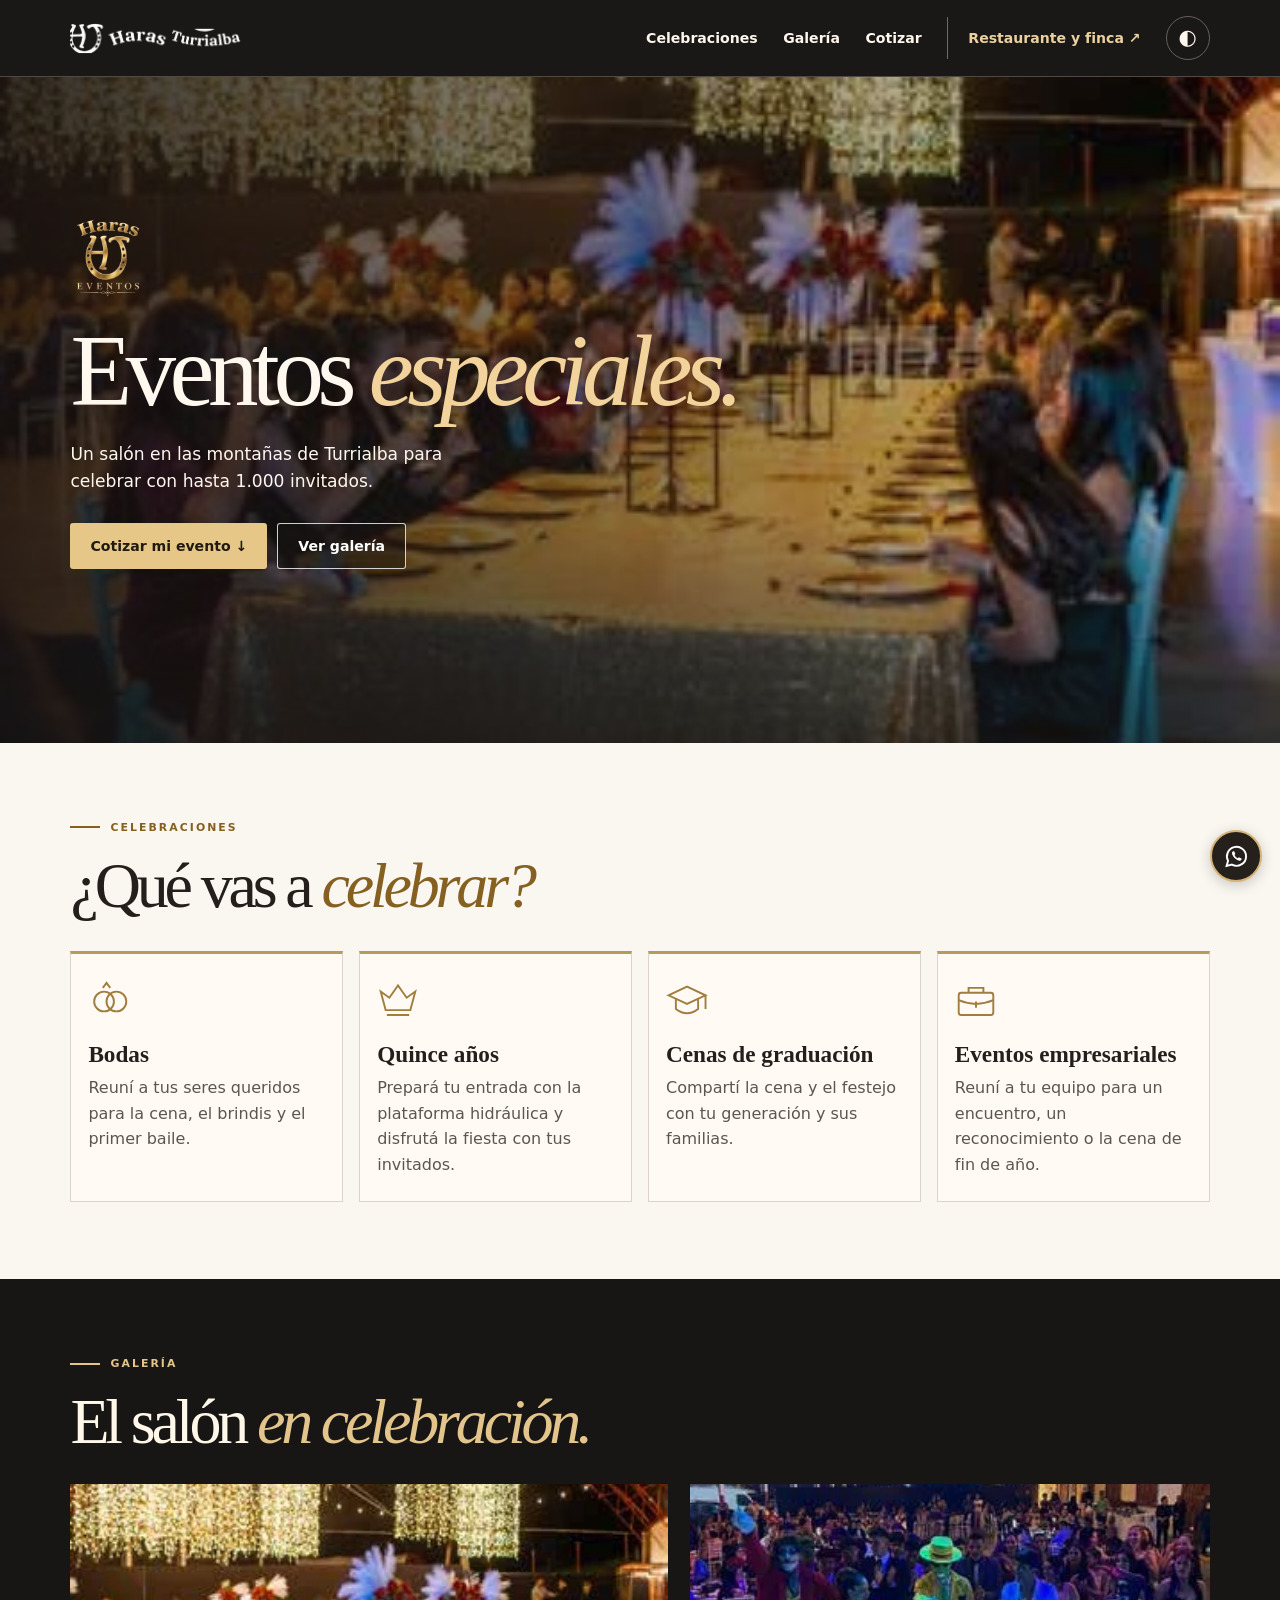
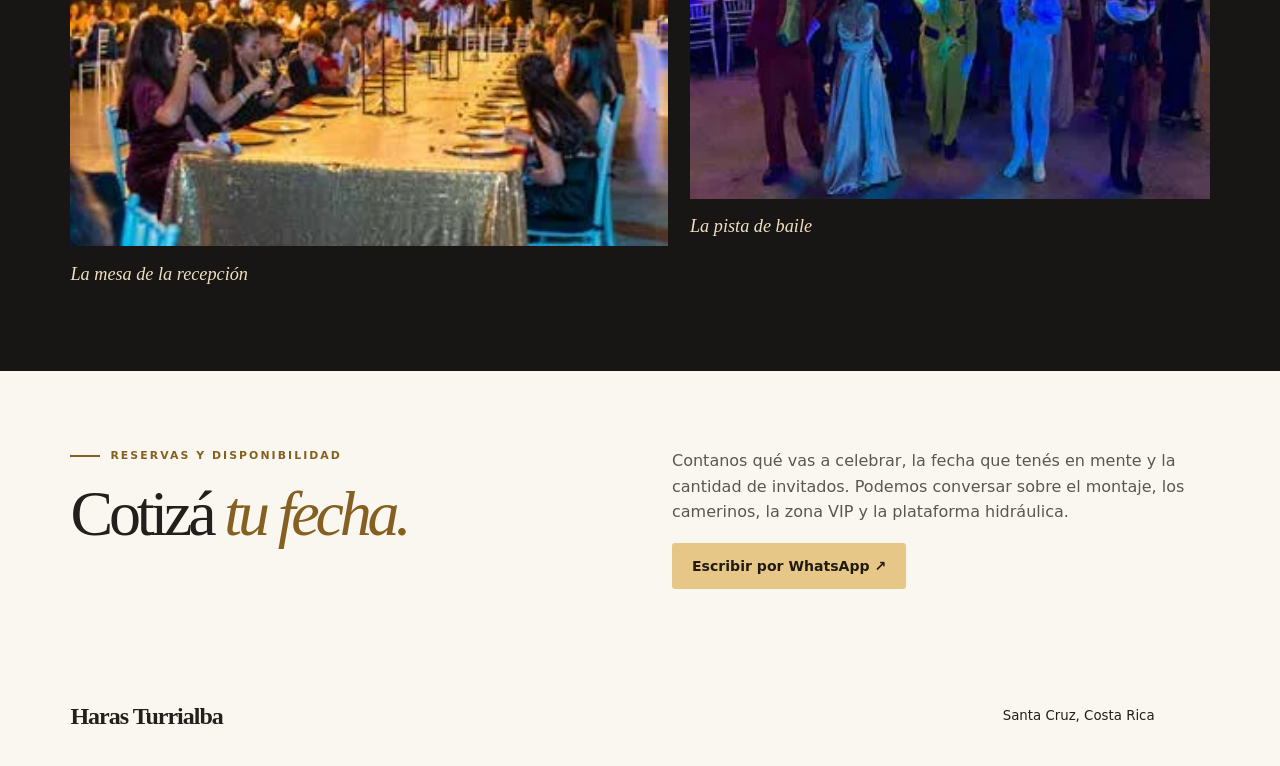
==== eventos.html @ 9d3e0738 "Rediseñar restaurante y finca, animar el chapulín y separar Haras Eventos" ====
<!doctype html>
<html lang="es-CR">
<head>
  <meta charset="utf-8">
  <meta name="viewport" content="width=device-width,initial-scale=1">
  <meta name="theme-color" content="#f7f3ea">
  <meta name="description" content="Celebrá tu boda, quince años, graduación o evento empresarial en Haras Turrialba. Conocé el salón y cotizá por WhatsApp.">
  <title>Haras Eventos Especiales · Bodas y celebraciones en Turrialba</title>
  <link rel="stylesheet" href="styles.css">
  <script defer src="app.js"></script>
</head>
<body id="inicio" class="venue">
<a class="skip" href="#principal">Saltar al contenido</a>
<header><div class="wrap bar">
  <a class="brand" href="index.html"><img data-image="firma" width="180" height="42" alt="Haras Turrialba"></a>
  <button class="mobile-toggle" aria-expanded="false" aria-controls="nav">Secciones ☰</button>
  <nav id="nav" aria-label="Principal"><a href="#celebraciones">Celebraciones</a><a href="#galeria">Galería</a><a href="#cotizar">Cotizar</a><a class="portal" href="index.html">Restaurante y finca ↗</a></nav>
  <button class="theme" type="button" aria-label="Cambiar tema" title="Cambiar tema">◐</button>
</div></header><main id="principal"><section class="cover venue-cover"><img class="scene" data-image="recepcion" alt="" fetchpriority="high"><div class="wrap cover-copy"><img class="venue-logo" data-image="eventos" alt="Haras Eventos"><h1>Eventos <em>especiales.</em></h1><p>Un salón en las montañas de Turrialba para celebrar con hasta 1.000 invitados.</p><div class="actions"><a class="btn gold" href="#cotizar">Cotizar mi evento ↓</a><a class="btn ghost" href="#galeria">Ver galería</a></div></div></section><section class="wrap section" id="celebraciones"><p class="eyebrow"><span></span> Celebraciones</p><h2>¿Qué vas a <em>celebrar?</em></h2><div class="types"><article><svg viewBox="0 0 34 34" aria-hidden="true"><circle cx="13" cy="19" r="8"/><circle cx="23" cy="19" r="8"/><path d="m12 8 3-4 3 4"/></svg><h3>Bodas</h3><p>Reuní a tus seres queridos para la cena, el brindis y el primer baile.</p></article><article><svg viewBox="0 0 34 34" aria-hidden="true"><path d="m3 11 7 5 7-10 7 10 7-5-4 15H7zM8 30h18"/></svg><h3>Quince años</h3><p>Prepará tu entrada con la plataforma hidráulica y disfrutá la fiesta con tus invitados.</p></article><article><svg viewBox="0 0 34 34" aria-hidden="true"><path d="m2 14 15-7 15 7-15 7zM8 17v8q9 7 18 0v-8m6-3v11"/></svg><h3>Cenas de graduación</h3><p>Compartí la cena y el festejo con tu generación y sus familias.</p></article><article><svg viewBox="0 0 34 34" aria-hidden="true"><rect x="3" y="12" width="28" height="18" rx="2"/><path d="M11 12V8h12v4M3 18q14 6 28 0m-14 1v5"/></svg><h3>Eventos empresariales</h3><p>Reuní a tu equipo para un encuentro, un reconocimiento o la cena de fin de año.</p></article></div></section><section class="gallery-section" id="galeria"><div class="wrap section"><p class="eyebrow"><span></span> Galería</p><h2>El salón <em>en celebración.</em></h2><div class="gallery"><figure><img data-image="recepcion" loading="lazy" alt=""><figcaption>La mesa de la recepción</figcaption></figure><figure><img data-image="salon" loading="lazy" alt=""><figcaption>La pista de baile</figcaption></figure></div></div></section><section class="wrap section split" id="cotizar"><div><p class="eyebrow"><span></span> Reservas y disponibilidad</p><h2>Cotizá <em>tu fecha.</em></h2></div><div><p>Contanos qué vas a celebrar, la fecha que tenés en mente y la cantidad de invitados. Podemos conversar sobre el montaje, los camerinos, la zona VIP y la plataforma hidráulica.</p><a class="btn gold" href="https://wa.me/50684342727?text=Hola%2C%20quisiera%20cotizar%20un%20evento%20en%20Haras.">Escribir por WhatsApp ↗</a></div></section></main><footer class="wrap"><a class="brand" href="index.html">Haras Turrialba</a><small>Santa Cruz, Costa Rica</small></footer>
<a class="whatsapp" href="https://wa.me/50684342727" aria-label="Contactar a Haras por WhatsApp"><svg viewBox="0 0 24 24" width="27" height="27" fill="none" stroke="currentColor" stroke-width="1.7" aria-hidden="true"><path d="M20.5 11.7a8.5 8.5 0 0 1-12.6 7.5l-4.7 1.2 1.3-4.5a8.5 8.5 0 1 1 16-4.2Z"/><path d="M8.4 7.7c-1.1 1.1.2 3.9 2.2 5.9 2.2 2 4.8 2.8 5.7 1.3l.4-1-2.6-1.3-.9 1c-1.3-.6-2.4-1.6-3-3l.8-.9-1.2-2.5z" fill="currentColor" stroke="none"/></svg></a>
</body></html>
---- styles.css ----
:root{color-scheme:light;--paper:#f8f5eb;--ink:#28352a;--muted:#566155;--accent:#933b2f;--line:#d3d2c2;--soft:#efeedf;--card:#fffcf2}
:root[data-theme=dark]{color-scheme:dark;--paper:#20271f;--ink:#f2eedf;--muted:#c2c7b5;--accent:#f4a18c;--line:#515a4c;--soft:#2a3429;--card:#364034}
*{box-sizing:border-box}html{scroll-behavior:smooth;scroll-padding-top:90px}body{margin:0;background:var(--paper);color:var(--ink);font:16px/1.6 system-ui,sans-serif}a{color:inherit;text-decoration:none}button,summary{cursor:pointer}button{font:inherit;color:inherit;background:none}a:focus-visible,button:focus-visible,summary:focus-visible{outline:3px solid #da8844;outline-offset:4px}.wrap{width:min(1200px,89%);margin-inline:auto}.skip{position:fixed;left:8px;top:-80px;background:var(--paper);z-index:5;padding:10px}.skip:focus{top:8px}
header{background:var(--paper);position:sticky;top:0;z-index:3;border-bottom:1px solid var(--line)}.bar,nav,.actions,.heading,.facts,footer,.brand{display:flex;align-items:center}.bar{min-height:76px;gap:25px}.brand{font:bold 24px/1 Georgia,serif;letter-spacing:-1px;gap:10px}.brand img{object-fit:contain}.bar nav{margin-left:auto;gap:clamp(14px,2vw,32px)}nav a,.mobile-toggle,.facts a,.btn,.link{font-size:.88rem;font-weight:620}nav a{padding:10px 0}.theme,.mobile-toggle{border:1px solid var(--line);border-radius:30px;min-width:44px;height:44px}.theme{font-size:21px}.mobile-toggle{display:none}
.hero,.split{display:grid;align-items:center;gap:clamp(28px,5vw,80px);grid-template-columns:1fr 1fr}.hero{padding-block:clamp(40px,5vw,84px);grid-template-columns:1fr 1.1fr}.eyebrow{display:flex;align-items:center;gap:10px;font:bold .68rem/1.4 system-ui,sans-serif;text-transform:uppercase;letter-spacing:.19em;color:var(--accent);margin:0 0 20px}.eyebrow span{width:30px;height:2px;background:currentColor}h1,h2,h3,figcaption b{font-family:Georgia,'Times New Roman',serif}h1,h2,h3,p,figure{margin:0}h1,h2{font-weight:400;letter-spacing:-.065em;line-height:.98}h1{font-size:clamp(66px,7.7vw,118px)}em{color:var(--accent);font-weight:400}.lead{max-width:400px;margin-top:24px;font-size:1.06rem}.lead,.section>p:not(.eyebrow),.split p:not(.eyebrow),article p{color:var(--muted)}.actions{gap:10px;flex-wrap:wrap;margin-top:29px}.btn{display:inline-flex;align-items:center;justify-content:center;gap:16px;min-height:46px;padding:10px 20px;border:1px solid var(--line);border-radius:6px;transition:transform .2s,box-shadow .2s}.solid{background:#90382d;color:#fff9ec;border-color:#90382d}.btn:hover,.whatsapp:hover{transform:translateY(-2px);box-shadow:0 4px 12px #20251c25}.btn span{font-size:18px}.postcard{margin:7px 5px;background:#f2e8cd;border:1px solid #c6ba98;padding:10px 10px 0;transform:rotate(1.4deg);box-shadow:4px 5px 0 #b5aa8c30}.art{aspect-ratio:1.53;background:#c5c49f;overflow:hidden}.art img{width:100%;height:100%;object-fit:cover}figcaption{display:flex;justify-content:space-between;align-items:center;gap:10px;color:#3c4835;padding:10px 5px}figcaption b{font-style:italic;font-size:1.1rem}figcaption span{font:600 .57rem system-ui;letter-spacing:.12em;text-transform:uppercase}
.visit-strip{background:#304738;color:#faf4df}.facts{justify-content:space-around;min-height:64px}.facts a{display:flex;align-items:center;gap:12px;padding:7px}.facts i{font:normal 1.5rem Georgia;color:#dac693}.section,.field,.event,.location{padding-block:clamp(48px,6vw,86px)}h2{font-size:clamp(44px,5vw,76px)}h3{font-size:1.45rem;line-height:1.15}.heading{justify-content:space-between;gap:18px}.section>p:not(.eyebrow){margin-top:14px}.link{display:inline-block;color:var(--accent);border-bottom:1px solid;padding:7px 0}.dishes{display:grid;grid-template-columns:repeat(2,1fr);gap:24px;margin-top:28px}article img{width:100%;aspect-ratio:2.3;object-fit:cover;border-radius:4px;background:var(--soft)}article h3{margin:14px 0 7px}.field,.location{background:var(--soft)}.split{align-items:start}.split p:not(.eyebrow){margin:18px 0;max-width:51ch}.experiences details{border-top:1px solid var(--line);padding:7px 0}.experiences summary{list-style:none;padding:12px 0;font:1.4rem Georgia}.experiences summary::-webkit-details-marker{display:none}.experiences summary::after{content:'+';float:right}.experiences details[open] summary::after{content:'−'}.experiences details p{margin:4px 20px 16px 0}.experiences .link{margin-top:14px}.event{background:#181e19;color:#f5ecd8}.event .split{align-items:center}.event .eyebrow,.event em{color:#dec184}.event .split p:not(.eyebrow){color:#dfdfcf}.event-mark{background:#020301;min-height:292px;display:grid;place-items:center;border:1px solid #63573f}.event-mark img{object-fit:contain}.gold{background:#e4c891;color:#262920;border:0}.story{align-items:center}.location h3{font-size:1.2rem}dl{display:grid;grid-template-columns:auto auto;max-width:365px;gap:5px}dd{margin:0}iframe{width:100%;height:340px;border:1px solid var(--line);border-radius:5px}footer{justify-content:space-between;min-height:100px;padding-right:55px}.whatsapp{display:grid;place-items:center;position:fixed;z-index:4;bottom:max(18px,env(safe-area-inset-bottom));right:18px;width:52px;height:52px;border-radius:50%;background:#286548;color:white;border:2px solid #faf2dc;box-shadow:0 3px 14px #0003;transition:transform .2s}nav a:hover,.link:hover{color:var(--accent);text-decoration:underline}
@media(max-width:810px){.bar{min-height:64px;justify-content:space-between}.mobile-toggle{display:block;padding:0 15px}.bar nav{display:none;position:absolute;inset:100% 0 auto;background:var(--paper);margin:0;padding:9px 5.5% 15px;border-bottom:1px solid var(--line)}.bar nav.open{display:grid}.bar nav a{padding:7px 0}.theme{display:none}.hero,.split{grid-template-columns:1fr}.hero{padding-block:32px;gap:25px}.hero h1 br{display:none}.lead{max-width:54ch;margin-top:14px}.actions{margin-top:18px}.postcard{max-width:580px;width:97%;justify-self:center}.art{aspect-ratio:1.85}.hero h1{font-size:clamp(56px,11vw,80px)}.facts{gap:6px;min-height:65px}.facts a{font-size:.74rem;gap:5px}.facts i{font-size:1.15rem}.split{gap:22px}.event-mark{min-height:200px}.event-mark img{height:165px}.heading{align-items:flex-start;flex-direction:column;gap:9px}.section,.field,.event,.location{padding-block:45px}.brand{font-size:21px}.bar img{height:42px;width:36px}.dishes{gap:15px}.dishes img{aspect-ratio:1.4}footer{gap:10px;align-items:start;flex-direction:column;justify-content:center}}
@media(max-width:470px){.facts a{flex-direction:column;text-align:center}.eyebrow{margin-bottom:14px}.intro .btn{font-size:.82rem;gap:9px;padding-inline:13px}.dishes{grid-template-columns:1fr}.dishes img{aspect-ratio:2.2}.lead{font-size:1rem}figcaption b{font-size:.9rem}figcaption span{font-size:.48rem}}
@media(prefers-reduced-motion:no-preference){.intro,.postcard{animation:appear .6s ease-out}@keyframes appear{from{opacity:.1;translate:0 8px}to{opacity:1;translate:0 0}}}
@media(prefers-reduced-motion:reduce){html{scroll-behavior:auto}*,*::before,*::after{transition:none!important;animation:none!important}}

/* La finca usa la paleta de los rótulos de Haras. */
:root{--paper:#faf7f1;--ink:#241f1c;--muted:#5d5550;--accent:#af201e;--line:#dcd3cb;--soft:#eee8df;--card:#fffaf4}
:root[data-theme=dark]{--paper:#1b1a19;--ink:#faf4ec;--muted:#c7beb8;--accent:#ff8781;--line:#4a4441;--soft:#282524;--card:#322f2d}
header{background:#191817;color:#fff7ed;border-bottom:1px solid #514743}.bar .brand img{width:174px;height:44px;object-fit:contain}.bar .portal{border-left:1px solid #726964;padding-left:20px;color:#f8c9bd}.bar button{border-color:#675f5a}.bar nav a:hover{color:white}.cover{position:relative;isolation:isolate;display:flex;flex-direction:column;justify-content:center;min-height:clamp(510px,74svh,850px);background:#332c28;color:#fff8ee;overflow:hidden}.scene{position:absolute;inset:0;width:100%;height:100%;object-fit:cover;object-position:50% 47%;z-index:-2}.cover::after{content:'';position:absolute;inset:0;z-index:-1;background:linear-gradient(90deg,#161110dc 0%,#17131088 43%,#1814111c 100%),linear-gradient(0deg,#19130f99,transparent 34%)}.cover-copy{padding:56px 0 90px}.kicker{font-size:.72rem;letter-spacing:.18em;text-transform:uppercase;font-weight:720;display:flex;align-items:center;gap:12px;margin-bottom:20px}.kicker:before{content:'';width:36px;height:3px;background:#e04234}.cover h1{font-size:clamp(65px,7.9vw,126px);letter-spacing:-.065em;text-shadow:0 2px 16px #1a100f30}.cover h1 em{color:inherit}.cover-copy>p:not(.kicker){max-width:440px;font-size:1.07rem;line-height:1.55;margin-top:20px}.cover-foot{position:absolute;inset:auto 0 19px;display:flex;justify-content:space-between;border-top:1px solid #fff7;padding-top:12px;font-size:.69rem;font-weight:600;text-transform:uppercase;letter-spacing:.13em}.ghost{background:#18151388;border-color:#fffc;color:#fff}.solid,.whatsapp{background:#ad201d;border-color:#ad201d}.whatsapp{border-color:#fff6ed}.visit-strip{background:#8d1917;color:white}.facts i{color:#ffe4d9}.btn{border-radius:3px}.event{background:#161412}.event-mark{background:#030302}.field{position:relative;padding-top:0}.ruta{width:89%;max-width:1200px;margin:0 auto 30px;height:51px;border-bottom:2px dashed var(--line);position:relative}.rodada{color:var(--accent);position:absolute;left:0;bottom:-5px;display:block;transform:translateX(var(--travel,0px))}.ride-photo{width:min(100%,425px);aspect-ratio:2.2;object-fit:cover;display:block;object-position:center 40%;margin-top:25px}.carta{margin-top:38px;border-top:1px solid var(--line);padding-top:24px;scroll-margin-top:25px}.carta h3{font-size:2rem;margin-bottom:15px}#categorias{display:grid;grid-template-columns:1fr 1fr;gap:10px;align-items:start}#categorias details{border:1px solid var(--line);padding:12px 16px;background:var(--card)}#categorias summary{font-weight:600;min-height:25px}#categorias p{color:var(--muted);margin:.6em 0}.carta .link{margin-top:14px}.venue{--accent:#856021}.venue .cover{background:#181411}.venue .venue-logo{width:76px;height:82px;object-fit:contain;mix-blend-mode:screen;margin-bottom:16px}.venue-cover .scene{object-position:center 53%}.venue-cover h1{max-width:720px}.venue-cover h1 em{color:#f1d39b}.venue .portal{color:#ecd19e}.gold{background:#e6c788;color:#211a10}.venue .types{display:grid;grid-template-columns:repeat(4,1fr);gap:16px;margin-top:33px}.types article{padding:24px 17px;border:1px solid var(--line);border-top:3px solid #b9995c;background:var(--card)}.types svg{width:42px;height:42px;stroke:#a17d40;stroke-width:1.55;fill:none}.gallery-section{background:#181615;color:#fff7e7}.gallery-section em,.gallery-section .eyebrow{color:#e3c48b}.gallery{display:grid;grid-template-columns:1.15fr 1fr;gap:22px;margin-top:30px}.gallery img{width:100%;aspect-ratio:1.65;object-fit:cover}.gallery figcaption{color:#efdfbf;padding:10px 0;font:italic 1.14rem Georgia}.venue .whatsapp{background:#25201b;border-color:#d6b377}.venue .split p{margin-top:0}:root[data-theme=dark] .venue{--accent:#eed093}
@media(min-width:811px) and (prefers-reduced-motion:no-preference){.cover{position:sticky;top:min(0px,calc(100svh - 900px));z-index:0}main{isolation:isolate}main>section:not(.cover),.visit-strip{position:relative;z-index:1}.section{background:var(--paper);box-shadow:0 0 0 100vmax var(--paper);clip-path:inset(0 -100vmax)}.gallery-section .section{background:transparent;box-shadow:none}.visit-strip{box-shadow:0 -10px 30px #16101027}}
@media(prefers-reduced-motion:no-preference){.arrived>.wrap,.section.arrived>.heading,.section.arrived>h2,.section.arrived>.types{animation:rise-in .72s cubic-bezier(.16,.8,.3,1) both}@keyframes rise-in{from{transform:translateY(25px);opacity:.58}to{transform:translateY(0);opacity:1}}}
@media(prefers-reduced-motion:reduce){.rodada{transform:none}}
@media(max-width:810px){.bar nav{background:#191817}.bar .portal{border:0;padding-left:0}.cover{min-height:540px}.cover-copy{padding:60px 0 88px}.venue .types{grid-template-columns:1fr 1fr}.cover:after{background:linear-gradient(90deg,#171110ca,#17111055),linear-gradient(0deg,#16111099,transparent 60%)}.gallery{gap:14px}}
@media(max-width:540px){.bar .brand img{width:149px}.cover{min-height:min(650px,85svh)}.cover h1{font-size:clamp(55px,15.3vw,80px)}.cover-foot{font-size:.55rem;letter-spacing:.07em}.cover-copy>p:not(.kicker){font-size:1rem}.cover .actions{gap:8px}.cover .btn{padding-inline:12px;font-size:.8rem}.cover .scene{object-position:60% center}.venue .types,#categorias,.gallery{grid-template-columns:1fr}.types article{padding:18px}.gallery img{aspect-ratio:1.65}.venue-logo{margin-bottom:7px}.ruta{margin-bottom:22px}}
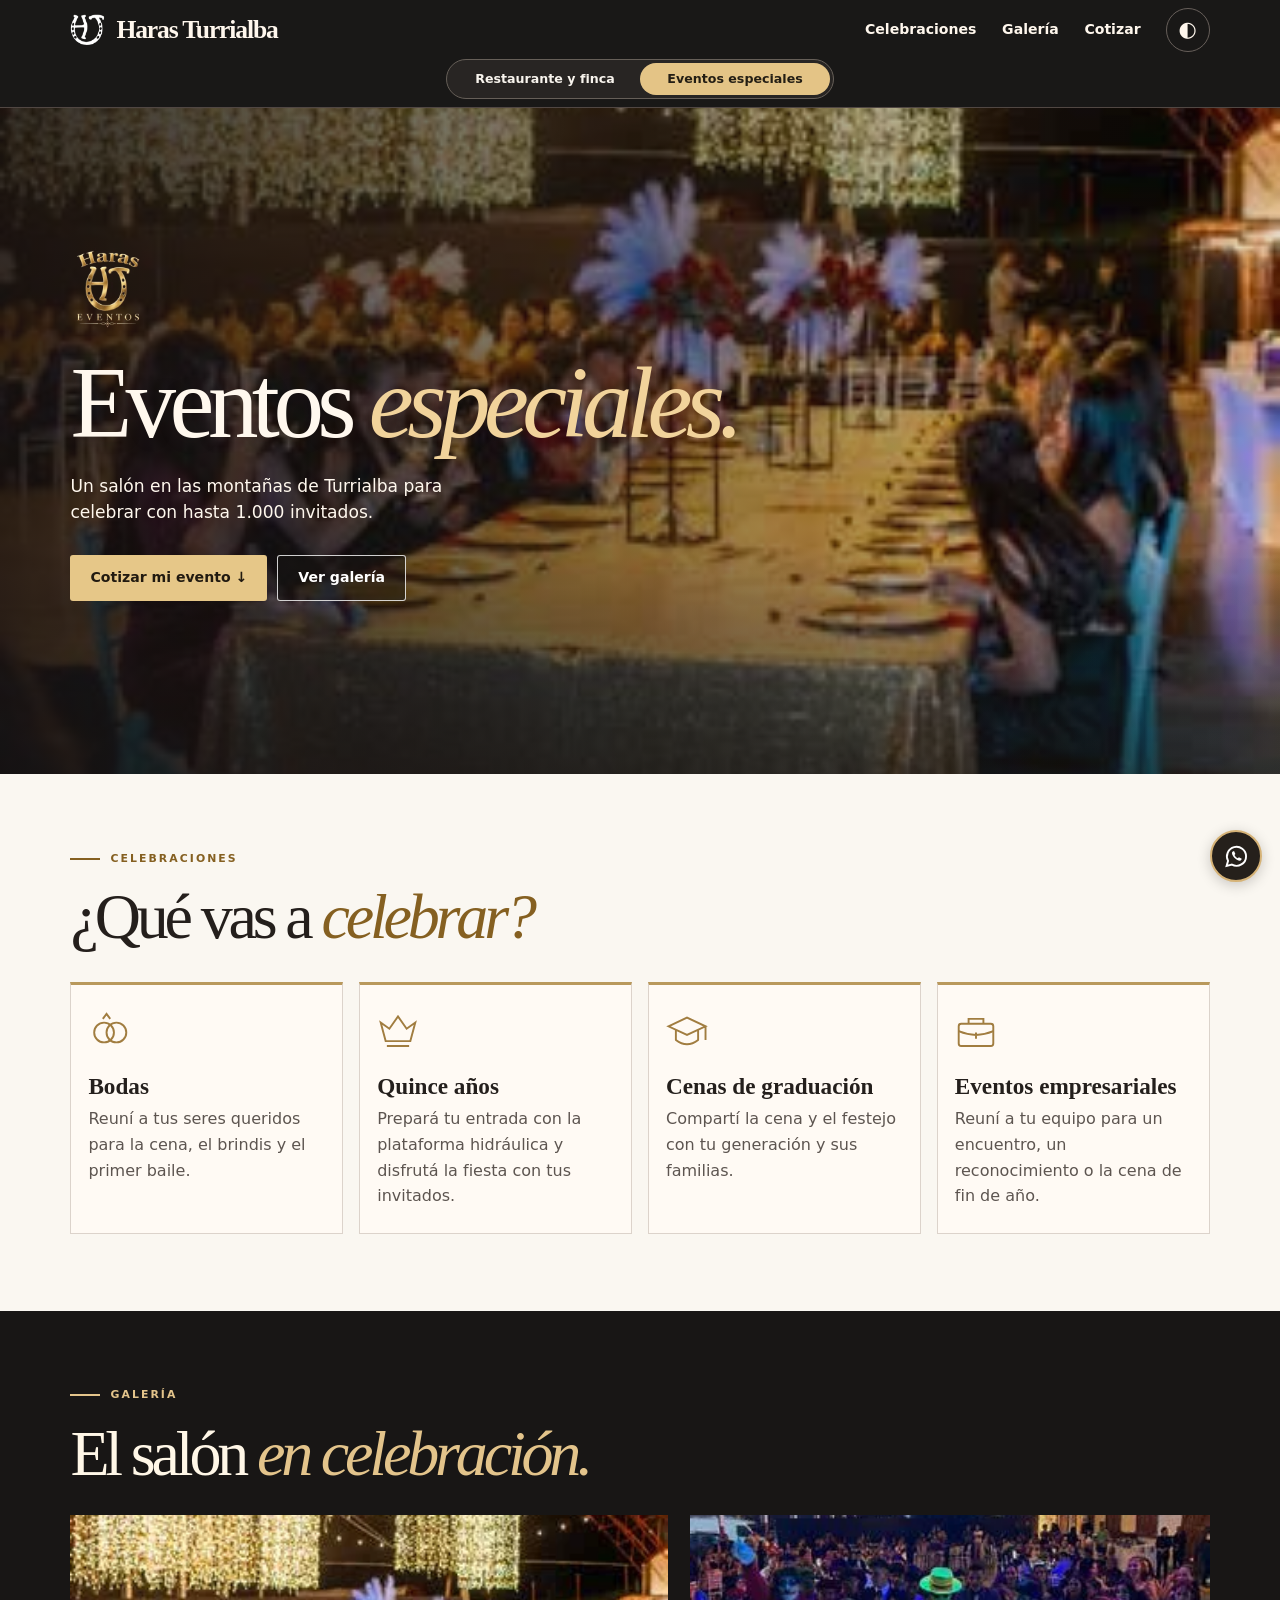
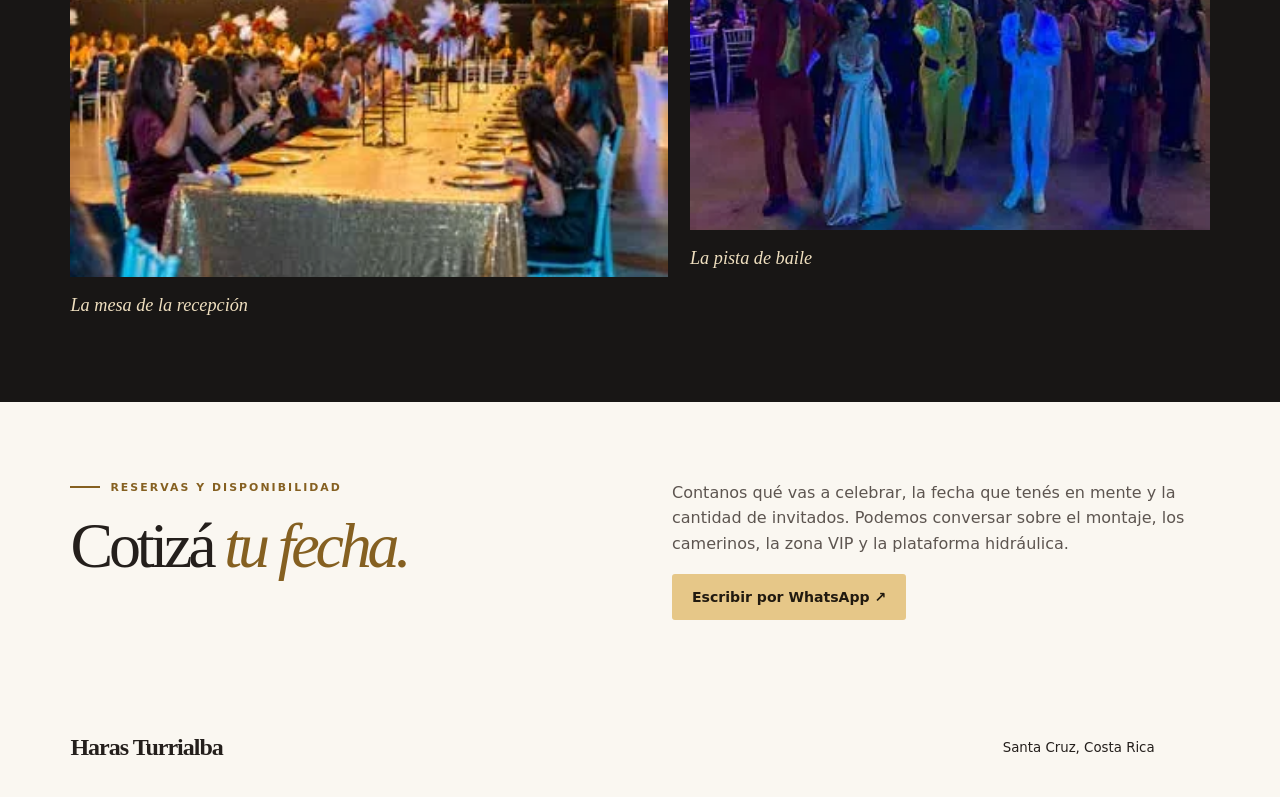
==== commit b0a78256: "Incorporar croquis interactivo, selector de áreas y favoritos de la casa" ====
--- a/eventos.html
+++ b/eventos.html
@@ -12,10 +12,10 @@
 <body id="inicio" class="venue">
 <a class="skip" href="#principal">Saltar al contenido</a>
 <header><div class="wrap bar">
-  <a class="brand" href="index.html"><img data-image="firma" width="180" height="42" alt="Haras Turrialba"></a>
-  <button class="mobile-toggle" aria-expanded="false" aria-controls="nav">Secciones ☰</button>
-  <nav id="nav" aria-label="Principal"><a href="#celebraciones">Celebraciones</a><a href="#galeria">Galería</a><a href="#cotizar">Cotizar</a><a class="portal" href="index.html">Restaurante y finca ↗</a></nav>
+  <a class="brand" href="index.html"><img data-image="herradura" width="37" height="36" alt=""><span>Haras Turrialba</span></a>
+  <button class="mobile-toggle" aria-expanded="false" aria-controls="nav">Menú <span aria-hidden="true">☰</span></button>
+  <nav id="nav" aria-label="Principal"><a href="#celebraciones">Celebraciones</a><a href="#galeria">Galería</a><a href="#cotizar">Cotizar</a></nav>
   <button class="theme" type="button" aria-label="Cambiar tema" title="Cambiar tema">◐</button>
-</div></header><main id="principal"><section class="cover venue-cover"><img class="scene" data-image="recepcion" alt="" fetchpriority="high"><div class="wrap cover-copy"><img class="venue-logo" data-image="eventos" alt="Haras Eventos"><h1>Eventos <em>especiales.</em></h1><p>Un salón en las montañas de Turrialba para celebrar con hasta 1.000 invitados.</p><div class="actions"><a class="btn gold" href="#cotizar">Cotizar mi evento ↓</a><a class="btn ghost" href="#galeria">Ver galería</a></div></div></section><section class="wrap section" id="celebraciones"><p class="eyebrow"><span></span> Celebraciones</p><h2>¿Qué vas a <em>celebrar?</em></h2><div class="types"><article><svg viewBox="0 0 34 34" aria-hidden="true"><circle cx="13" cy="19" r="8"/><circle cx="23" cy="19" r="8"/><path d="m12 8 3-4 3 4"/></svg><h3>Bodas</h3><p>Reuní a tus seres queridos para la cena, el brindis y el primer baile.</p></article><article><svg viewBox="0 0 34 34" aria-hidden="true"><path d="m3 11 7 5 7-10 7 10 7-5-4 15H7zM8 30h18"/></svg><h3>Quince años</h3><p>Prepará tu entrada con la plataforma hidráulica y disfrutá la fiesta con tus invitados.</p></article><article><svg viewBox="0 0 34 34" aria-hidden="true"><path d="m2 14 15-7 15 7-15 7zM8 17v8q9 7 18 0v-8m6-3v11"/></svg><h3>Cenas de graduación</h3><p>Compartí la cena y el festejo con tu generación y sus familias.</p></article><article><svg viewBox="0 0 34 34" aria-hidden="true"><rect x="3" y="12" width="28" height="18" rx="2"/><path d="M11 12V8h12v4M3 18q14 6 28 0m-14 1v5"/></svg><h3>Eventos empresariales</h3><p>Reuní a tu equipo para un encuentro, un reconocimiento o la cena de fin de año.</p></article></div></section><section class="gallery-section" id="galeria"><div class="wrap section"><p class="eyebrow"><span></span> Galería</p><h2>El salón <em>en celebración.</em></h2><div class="gallery"><figure><img data-image="recepcion" loading="lazy" alt=""><figcaption>La mesa de la recepción</figcaption></figure><figure><img data-image="salon" loading="lazy" alt=""><figcaption>La pista de baile</figcaption></figure></div></div></section><section class="wrap section split" id="cotizar"><div><p class="eyebrow"><span></span> Reservas y disponibilidad</p><h2>Cotizá <em>tu fecha.</em></h2></div><div><p>Contanos qué vas a celebrar, la fecha que tenés en mente y la cantidad de invitados. Podemos conversar sobre el montaje, los camerinos, la zona VIP y la plataforma hidráulica.</p><a class="btn gold" href="https://wa.me/50684342727?text=Hola%2C%20quisiera%20cotizar%20un%20evento%20en%20Haras.">Escribir por WhatsApp ↗</a></div></section></main><footer class="wrap"><a class="brand" href="index.html">Haras Turrialba</a><small>Santa Cruz, Costa Rica</small></footer>
+</div><nav class="worlds" aria-label="Áreas de Haras"><a href="index.html">Restaurante y finca</a><a href="eventos.html" aria-current="page">Eventos especiales</a></nav></header><main id="principal"><section class="cover venue-cover"><img class="scene" data-image="recepcion" alt="" fetchpriority="high"><div class="wrap cover-copy"><img class="venue-logo" data-image="eventos" alt="Haras Eventos"><h1>Eventos <em>especiales.</em></h1><p>Un salón en las montañas de Turrialba para celebrar con hasta 1.000 invitados.</p><div class="actions"><a class="btn gold" href="#cotizar">Cotizar mi evento ↓</a><a class="btn ghost" href="#galeria">Ver galería</a></div></div></section><section class="wrap section" id="celebraciones"><p class="eyebrow"><span></span> Celebraciones</p><h2>¿Qué vas a <em>celebrar?</em></h2><div class="types"><article><svg viewBox="0 0 34 34" aria-hidden="true"><circle cx="13" cy="19" r="8"/><circle cx="23" cy="19" r="8"/><path d="m12 8 3-4 3 4"/></svg><h3>Bodas</h3><p>Reuní a tus seres queridos para la cena, el brindis y el primer baile.</p></article><article><svg viewBox="0 0 34 34" aria-hidden="true"><path d="m3 11 7 5 7-10 7 10 7-5-4 15H7zM8 30h18"/></svg><h3>Quince años</h3><p>Prepará tu entrada con la plataforma hidráulica y disfrutá la fiesta con tus invitados.</p></article><article><svg viewBox="0 0 34 34" aria-hidden="true"><path d="m2 14 15-7 15 7-15 7zM8 17v8q9 7 18 0v-8m6-3v11"/></svg><h3>Cenas de graduación</h3><p>Compartí la cena y el festejo con tu generación y sus familias.</p></article><article><svg viewBox="0 0 34 34" aria-hidden="true"><rect x="3" y="12" width="28" height="18" rx="2"/><path d="M11 12V8h12v4M3 18q14 6 28 0m-14 1v5"/></svg><h3>Eventos empresariales</h3><p>Reuní a tu equipo para un encuentro, un reconocimiento o la cena de fin de año.</p></article></div></section><section class="gallery-section" id="galeria"><div class="wrap section"><p class="eyebrow"><span></span> Galería</p><h2>El salón <em>en celebración.</em></h2><div class="gallery"><figure><img data-image="recepcion" loading="lazy" alt=""><figcaption>La mesa de la recepción</figcaption></figure><figure><img data-image="salon" loading="lazy" alt=""><figcaption>La pista de baile</figcaption></figure></div></div></section><section class="wrap section split" id="cotizar"><div><p class="eyebrow"><span></span> Reservas y disponibilidad</p><h2>Cotizá <em>tu fecha.</em></h2></div><div><p>Contanos qué vas a celebrar, la fecha que tenés en mente y la cantidad de invitados. Podemos conversar sobre el montaje, los camerinos, la zona VIP y la plataforma hidráulica.</p><a class="btn gold" href="https://wa.me/50684342727?text=Hola%2C%20quisiera%20cotizar%20un%20evento%20en%20Haras.">Escribir por WhatsApp ↗</a></div></section></main><footer class="wrap"><a class="brand" href="index.html">Haras Turrialba</a><small>Santa Cruz, Costa Rica</small></footer>
 <a class="whatsapp" href="https://wa.me/50684342727" aria-label="Contactar a Haras por WhatsApp"><svg viewBox="0 0 24 24" width="27" height="27" fill="none" stroke="currentColor" stroke-width="1.7" aria-hidden="true"><path d="M20.5 11.7a8.5 8.5 0 0 1-12.6 7.5l-4.7 1.2 1.3-4.5a8.5 8.5 0 1 1 16-4.2Z"/><path d="M8.4 7.7c-1.1 1.1.2 3.9 2.2 5.9 2.2 2 4.8 2.8 5.7 1.3l.4-1-2.6-1.3-.9 1c-1.3-.6-2.4-1.6-3-3l.8-.9-1.2-2.5z" fill="currentColor" stroke="none"/></svg></a>
 </body></html>
--- a/styles.css
+++ b/styles.css
@@ -18,3 +18,69 @@
 @media(prefers-reduced-motion:reduce){.rodada{transform:none}}
 @media(max-width:810px){.bar nav{background:#191817}.bar .portal{border:0;padding-left:0}.cover{min-height:540px}.cover-copy{padding:60px 0 88px}.venue .types{grid-template-columns:1fr 1fr}.cover:after{background:linear-gradient(90deg,#171110ca,#17111055),linear-gradient(0deg,#16111099,transparent 60%)}.gallery{gap:14px}}
 @media(max-width:540px){.bar .brand img{width:149px}.cover{min-height:min(650px,85svh)}.cover h1{font-size:clamp(55px,15.3vw,80px)}.cover-foot{font-size:.55rem;letter-spacing:.07em}.cover-copy>p:not(.kicker){font-size:1rem}.cover .actions{gap:8px}.cover .btn{padding-inline:12px;font-size:.8rem}.cover .scene{object-position:60% center}.venue .types,#categorias,.gallery{grid-template-columns:1fr}.types article{padding:18px}.gallery img{aspect-ratio:1.65}.venue-logo{margin-bottom:7px}.ruta{margin-bottom:22px}}
+
+/* Dos destinos con acceso permanente en ambos tamaños de pantalla. */
+header .bar .brand img {width:36px;height:35px}
+.bar .brand span {font:700 clamp(19px,2vw,26px)/1 Georgia,serif;letter-spacing:-.045em;white-space:nowrap}
+.bar {min-height:59px}
+.worlds {position:relative;isolation:isolate;display:grid;grid-template-columns:repeat(2,minmax(0,1fr));width:min(388px,90%);margin:0 auto 8px;padding:3px;border:1px solid #665f58;border-radius:24px;background:#282523;color:#f8f4ed}
+.worlds::before {content:"";position:absolute;z-index:-1;inset:3px auto 3px 3px;width:calc(50% - 3px);border-radius:20px;background:#a92322;view-transition-name:area-activa}
+.venue .worlds::before {left:50%;background:#e4c486}
+.worlds a {text-align:center;padding:7px 3px;font:600 .79rem/1.45 system-ui,sans-serif}
+.worlds a:hover {color:white;text-decoration:underline;text-underline-offset:3px}
+.venue .worlds a[aria-current] {color:#241e14}
+html {scroll-padding-top:129px}
+@view-transition {navigation:auto}
+@media(prefers-reduced-motion:no-preference){
+  ::view-transition-group(area-activa){animation-duration:.28s}
+  .dishes article, .experiences summary, #categorias details, .zones button {transition:transform .25s ease, background-color .25s ease, box-shadow .25s ease}
+  @keyframes unfold {from{opacity:.1;transform:translateY(-6px)}to{opacity:1;transform:translateY(0)}}
+  details[open] > p {animation:unfold .25s ease-out}
+  @supports (animation-timeline:view()) {
+    @keyframes uncover-field {from{transform:translateY(-9%) scale(.95);border-radius:36px 36px 0 0}to{transform:none;border-radius:0}}
+    #restaurante {animation:uncover-field linear both;animation-timeline:view();animation-range:entry 0% entry 90%;transform-origin:50% 0}
+    @keyframes dish-arrival {from{opacity:.55;transform:translateY(19px)}to{opacity:1;transform:none}}
+    .dishes article {animation:dish-arrival linear backwards;animation-timeline:view();animation-range:entry 0% entry 70%}
+  }
+  @media(max-width:810px){body:not(.venue) .cover{position:sticky;top:-18vh;z-index:0}body:not(.venue) main{isolation:isolate;background:var(--paper)}body:not(.venue) main>section:not(.cover){position:relative;z-index:1}body:not(.venue) main>.section{background:var(--paper);box-shadow:0 0 0 100vmax var(--paper);clip-path:inset(0 -100vmax)}}
+}
+@media(prefers-reduced-motion:reduce){::view-transition-group(*),::view-transition-old(*),::view-transition-new(*){animation:none!important}}
+@media(hover:hover){
+  .dishes article:hover{translate:0 -3px;box-shadow:0 8px 22px #291a1017}
+  .experiences summary:hover, #categorias summary:hover{color:var(--accent)}
+  .experiences summary:hover{transform:translateX(4px)}
+}
+.favorites-heading {margin:32px 0 12px}
+.dishes {grid-template-columns:repeat(auto-fit,minmax(min(100%,230px),1fr));gap:18px;margin:0}
+.dishes article {overflow:hidden;background:var(--card);border:1px solid var(--line);border-radius:7px;padding-bottom:16px}
+.dishes article img {display:block;aspect-ratio:1.9;border-radius:0}
+.dishes article h3,.dishes article p {margin-inline:15px}
+.dishes article h3 {font-size:1.22rem}
+.estate {position:relative;background:var(--soft)}
+.estate .section {background:none;box-shadow:none;clip-path:none}
+.atlas {display:grid;grid-template-columns:minmax(0,1.7fr) minmax(235px,1fr);gap:22px;margin-top:25px;align-items:start}
+.terrain {background:#efe7d7;border:1px solid #cdbfa9;border-radius:12px;overflow:hidden;color:#4c453c}
+.terrain small {display:block;padding:0 18px 12px;font-size:.72rem}
+.estate-map {width:100%;display:block;height:auto}
+.map-place {cursor:pointer}
+.pin {fill:#fff9ec;stroke:#74382c;stroke-width:1.6}
+.pin text {fill:#74382c;stroke:none;font:700 15px system-ui}
+.selected .pin {fill:#a52120;stroke:#fff8eb;stroke-width:3}
+.selected .pin text {fill:white}
+.zones {display:grid;grid-template-columns:1fr 1fr;gap:5px}
+.zones button {min-height:44px;padding:6px 8px;border:1px solid var(--line);border-radius:6px;text-align:left;color:var(--ink);font:600 .78rem/1.35 system-ui}
+.zones b {display:inline-grid;place-items:center;border-radius:50%;width:19px;height:19px;background:var(--soft);color:var(--ink);margin-right:2px}
+.zones button[aria-pressed=true] {background:#8e2420;color:white;border-color:#8e2420}
+.zone-info {margin-top:14px;padding:16px 18px;border-left:3px solid var(--accent);background:var(--card);min-height:105px}
+.zone-info p {margin-top:5px}
+@media(max-width:810px){
+  .bar nav.open {gap:1px}
+  .bar nav a {min-height:40px}
+  .atlas {grid-template-columns:1fr}
+  .worlds a {min-height:40px;display:grid;place-items:center}
+}
+@media(max-width:520px){.favorites-heading{font-size:1.32rem}.atlas{gap:12px}.bar .brand{gap:7px}.terrain small{padding-left:12px}.zones{grid-template-columns:repeat(2,1fr)}}
+@media(prefers-reduced-motion:no-preference){
+  .map-place {transition:translate .2s ease-out}
+  .map-place.selected {translate:0 -3px}
+}
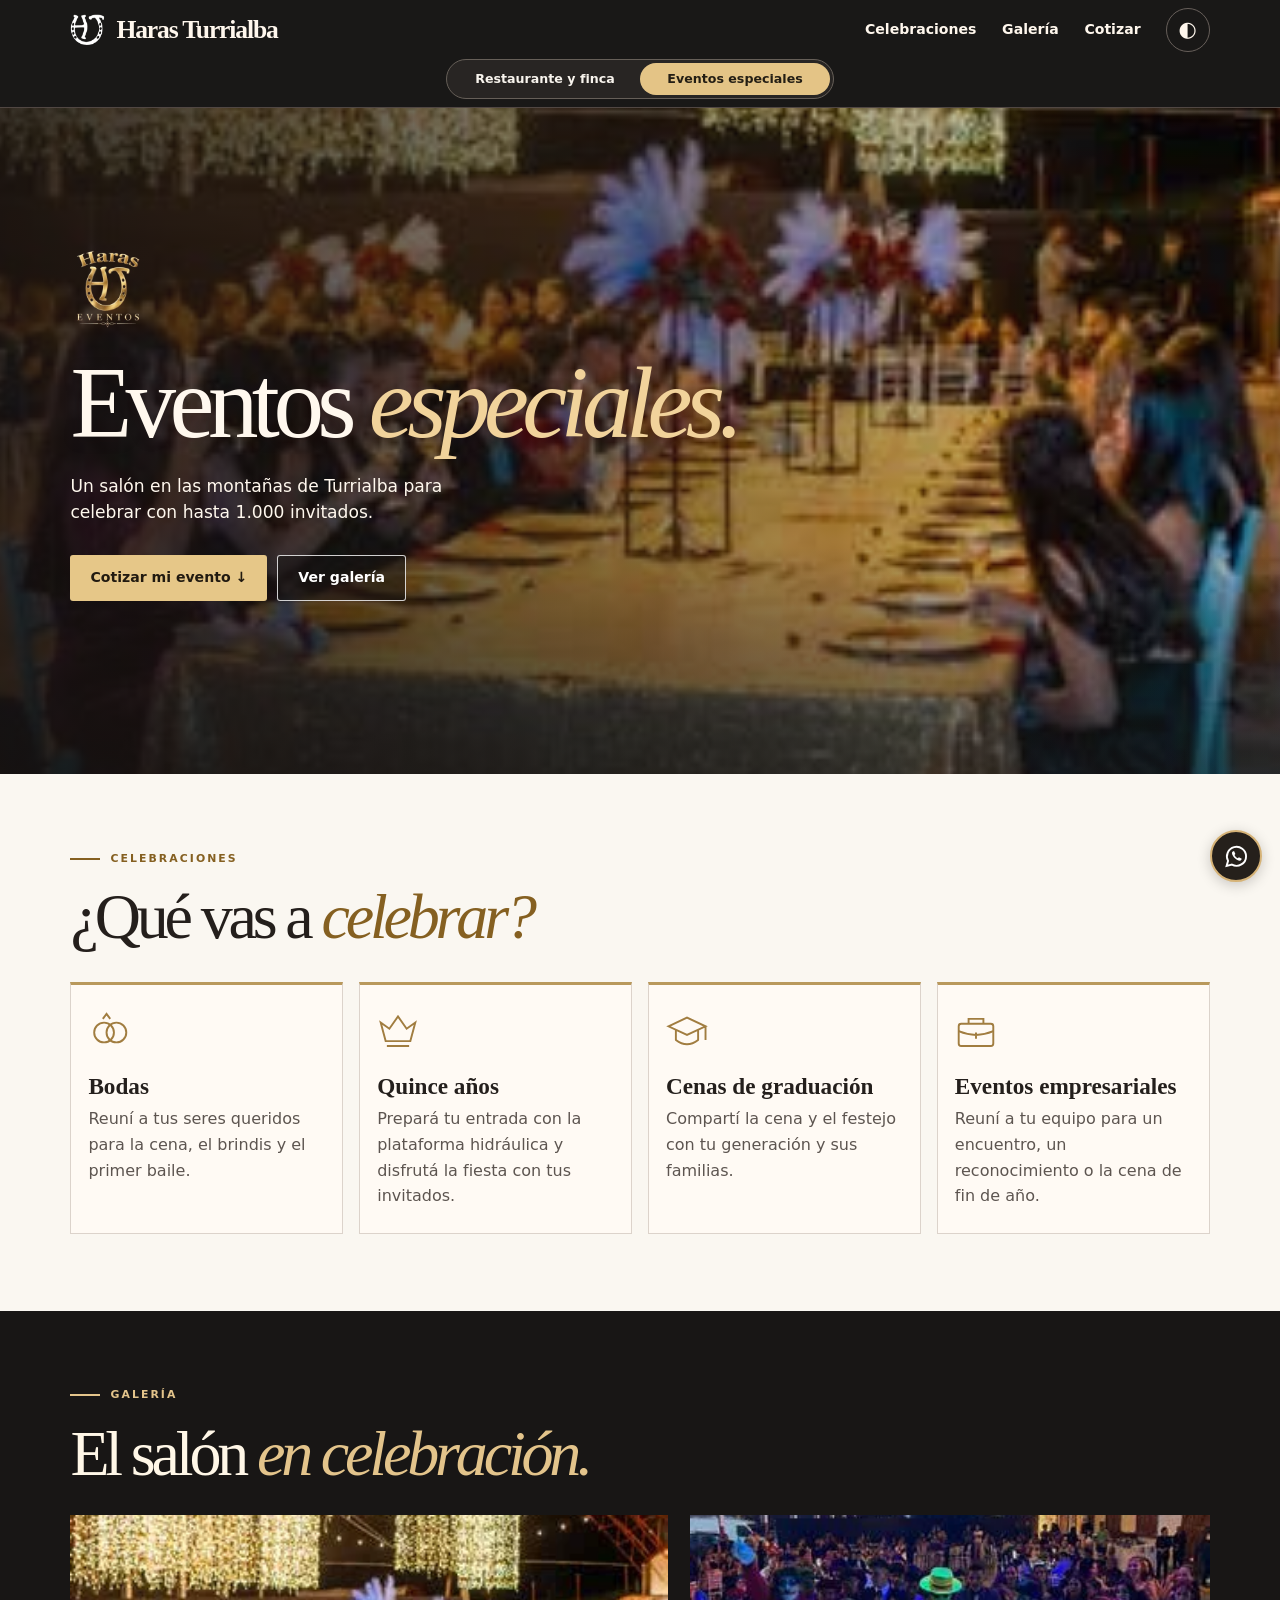
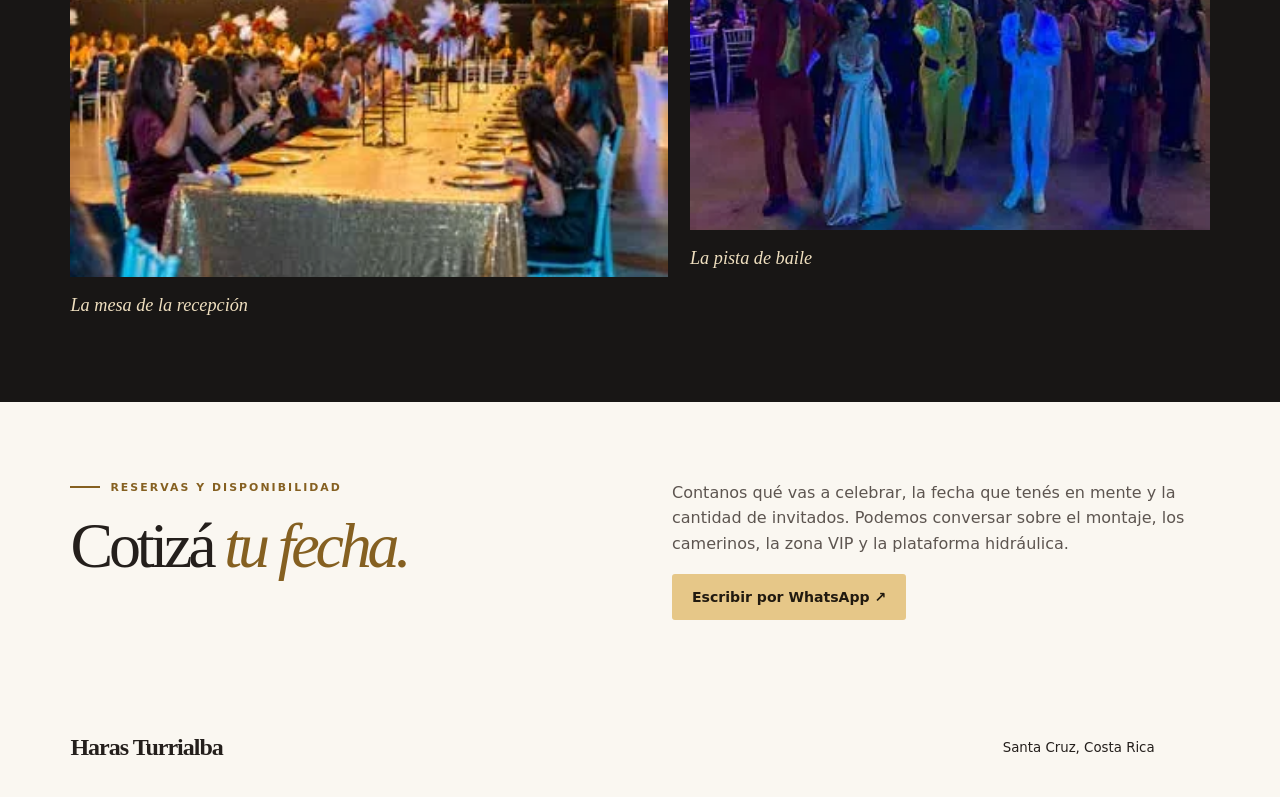
==== commit d8205e49: "Sincronizar recursos de la página y corregir logo, marcadores y animación de portada" ====
--- a/eventos.html
+++ b/eventos.html
@@ -6,13 +6,13 @@
   <meta name="theme-color" content="#f7f3ea">
   <meta name="description" content="Celebrá tu boda, quince años, graduación o evento empresarial en Haras Turrialba. Conocé el salón y cotizá por WhatsApp.">
   <title>Haras Eventos Especiales · Bodas y celebraciones en Turrialba</title>
-  <link rel="stylesheet" href="styles.css">
-  <script defer src="app.js"></script>
+  <link rel="stylesheet" href="styles.css?v=haras-4">
+  <script defer src="app.js?v=haras-4"></script>
 </head>
 <body id="inicio" class="venue">
 <a class="skip" href="#principal">Saltar al contenido</a>
 <header><div class="wrap bar">
-  <a class="brand" href="index.html"><img data-image="herradura" width="37" height="36" alt=""><span>Haras Turrialba</span></a>
+  <a class="brand" href="index.html"><img src="assets/herradura.webp" data-image="herradura" width="37" height="36" alt=""><span>Haras Turrialba</span></a>
   <button class="mobile-toggle" aria-expanded="false" aria-controls="nav">Menú <span aria-hidden="true">☰</span></button>
   <nav id="nav" aria-label="Principal"><a href="#celebraciones">Celebraciones</a><a href="#galeria">Galería</a><a href="#cotizar">Cotizar</a></nav>
   <button class="theme" type="button" aria-label="Cambiar tema" title="Cambiar tema">◐</button>
--- a/styles.css
+++ b/styles.css
@@ -37,8 +37,6 @@
   @keyframes unfold {from{opacity:.1;transform:translateY(-6px)}to{opacity:1;transform:translateY(0)}}
   details[open] > p {animation:unfold .25s ease-out}
   @supports (animation-timeline:view()) {
-    @keyframes uncover-field {from{transform:translateY(-9%) scale(.95);border-radius:36px 36px 0 0}to{transform:none;border-radius:0}}
-    #restaurante {animation:uncover-field linear both;animation-timeline:view();animation-range:entry 0% entry 90%;transform-origin:50% 0}
     @keyframes dish-arrival {from{opacity:.55;transform:translateY(19px)}to{opacity:1;transform:none}}
     .dishes article {animation:dish-arrival linear backwards;animation-timeline:view();animation-range:entry 0% entry 70%}
   }
@@ -84,3 +82,24 @@
   .map-place {transition:translate .2s ease-out}
   .map-place.selected {translate:0 -3px}
 }
+
+/* La carta cubre la fotografía a medida que se desplaza la página. */
+.menu-sheet {
+  position: relative;
+  z-index: 1;
+  background: var(--paper);
+  overflow: clip;
+}
+.menu-sheet > .section {box-shadow:none;clip-path:none;background:transparent}
+.pin circle {fill:#fff9ec;stroke:#74382c}
+.selected .pin circle {fill:#a52120;stroke:#fff8eb}
+@media (prefers-reduced-motion: no-preference) {
+  body:not(.venue) .cover {position:sticky;top:-16vh}
+  .cover .scene {transform:translateY(var(--photo-shift,0px)) scale(1.14)}
+  .menu-sheet {
+    margin-top:calc(-22px + var(--sheet-shift,0px));
+    border-radius:var(--sheet-radius,28px) var(--sheet-radius,28px) 0 0;
+    box-shadow:0 -14px 35px #1e151528;
+  }
+  .menu-sheet > .section {padding-top:clamp(42px,6vw,86px)}
+}
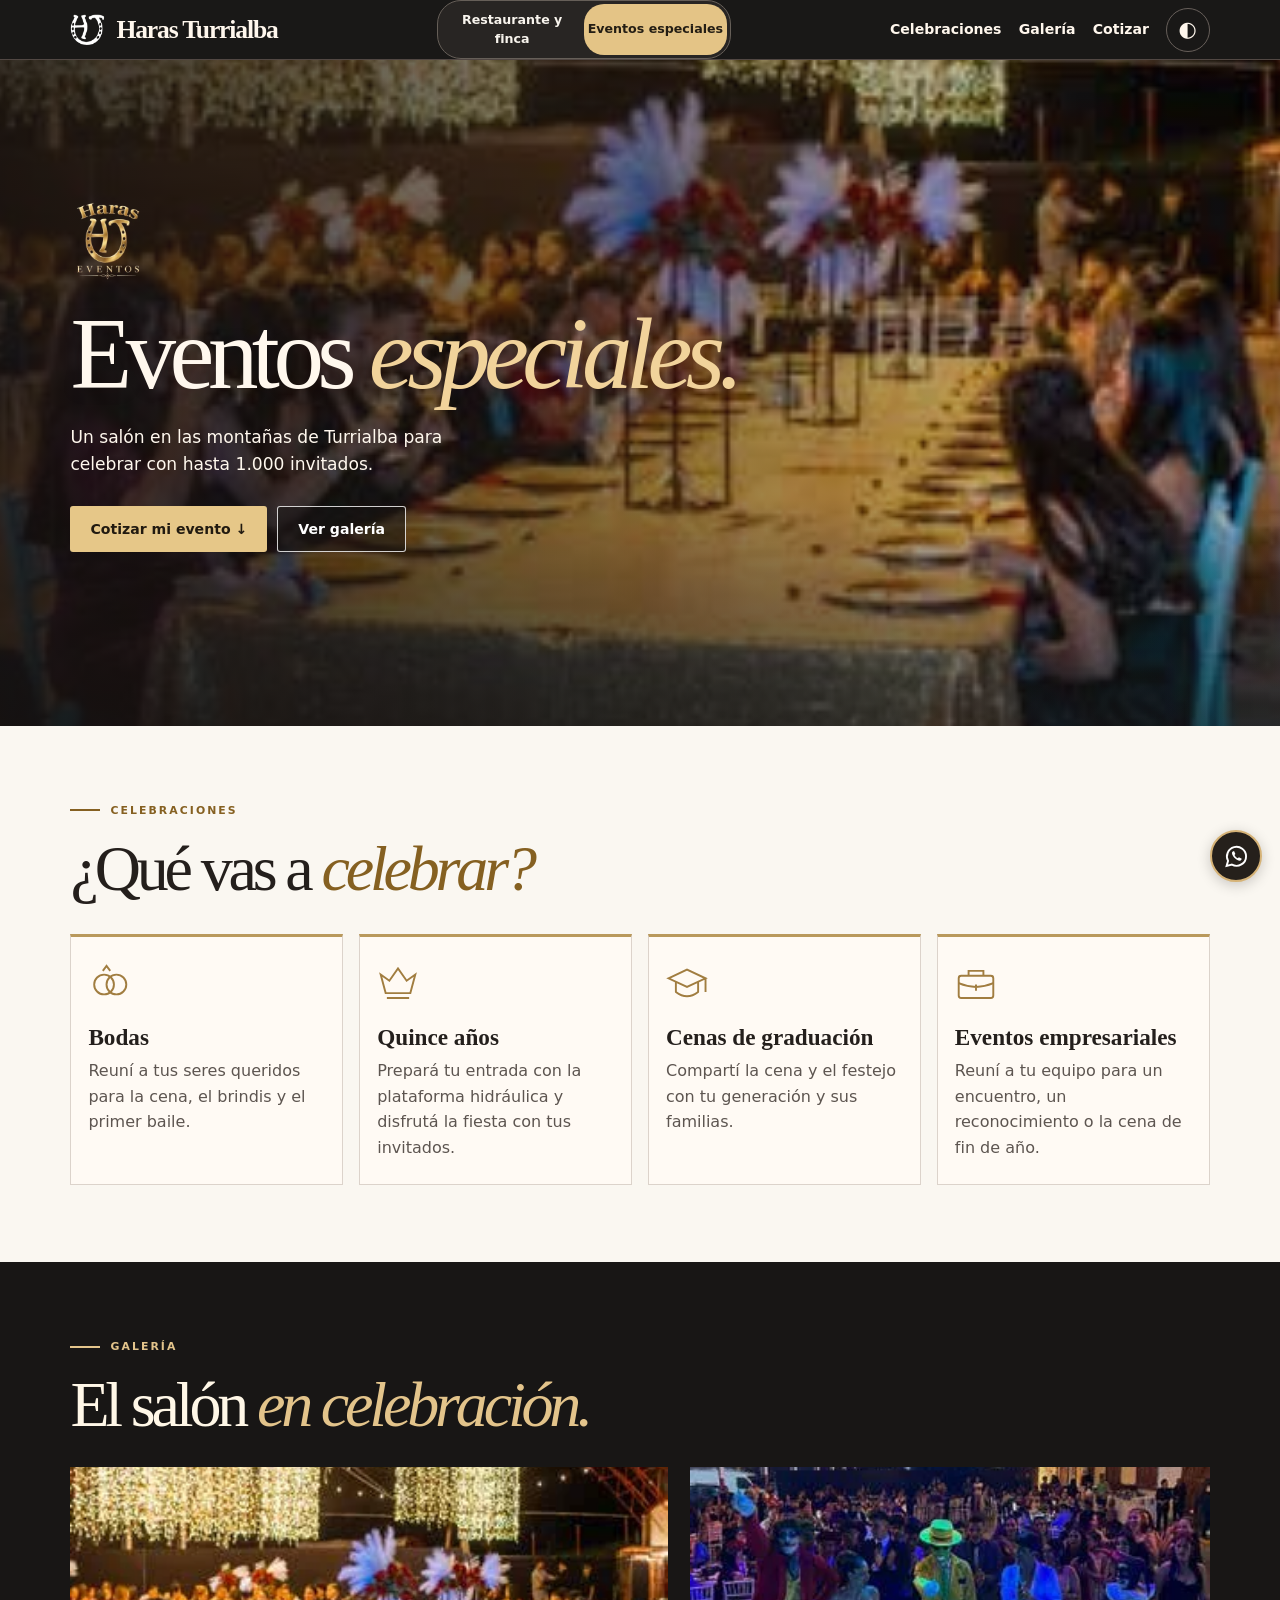
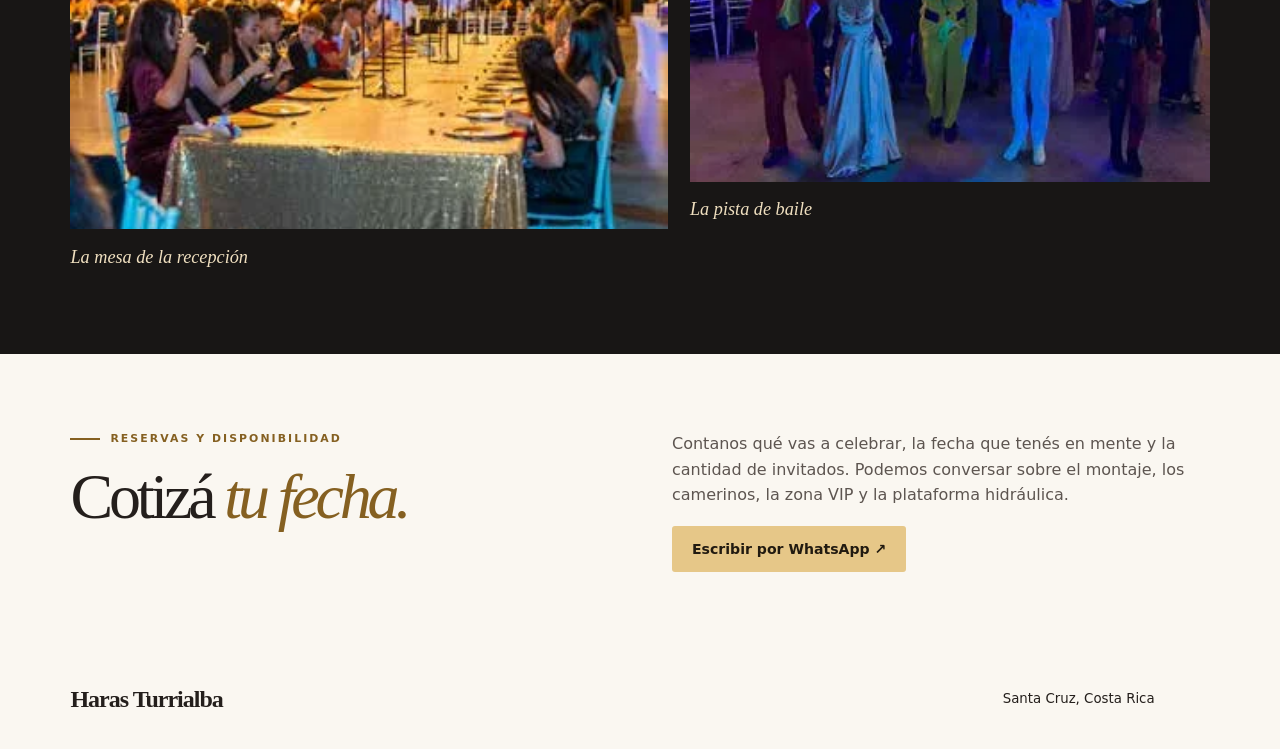
==== commit 96eec818: "Compactar navegación y redibujar el mapa según la finca real" ====
--- a/eventos.html
+++ b/eventos.html
@@ -6,16 +6,17 @@
   <meta name="theme-color" content="#f7f3ea">
   <meta name="description" content="Celebrá tu boda, quince años, graduación o evento empresarial en Haras Turrialba. Conocé el salón y cotizá por WhatsApp.">
   <title>Haras Eventos Especiales · Bodas y celebraciones en Turrialba</title>
-  <link rel="stylesheet" href="styles.css?v=haras-4">
-  <script defer src="app.js?v=haras-4"></script>
+  <link rel="stylesheet" href="styles.css?v=haras-5">
+  <script defer src="app.js?v=haras-5"></script>
 </head>
 <body id="inicio" class="venue">
 <a class="skip" href="#principal">Saltar al contenido</a>
 <header><div class="wrap bar">
   <a class="brand" href="index.html"><img src="assets/herradura.webp" data-image="herradura" width="37" height="36" alt=""><span>Haras Turrialba</span></a>
-  <button class="mobile-toggle" aria-expanded="false" aria-controls="nav">Menú <span aria-hidden="true">☰</span></button>
+  <nav class="worlds" aria-label="Áreas de Haras"><a href="index.html">Restaurante y finca</a><a href="eventos.html" aria-current="page">Eventos especiales</a></nav>
+  <button aria-label="Menú principal" class="mobile-toggle" aria-expanded="false" aria-controls="nav"><svg viewBox="0 0 24 24" width="22" height="22" aria-hidden="true"><path d="M3 6h18M3 12h18M3 18h18" fill="none" stroke="currentColor" stroke-width="2" stroke-linecap="round"/></svg></button>
   <nav id="nav" aria-label="Principal"><a href="#celebraciones">Celebraciones</a><a href="#galeria">Galería</a><a href="#cotizar">Cotizar</a></nav>
   <button class="theme" type="button" aria-label="Cambiar tema" title="Cambiar tema">◐</button>
-</div><nav class="worlds" aria-label="Áreas de Haras"><a href="index.html">Restaurante y finca</a><a href="eventos.html" aria-current="page">Eventos especiales</a></nav></header><main id="principal"><section class="cover venue-cover"><img class="scene" data-image="recepcion" alt="" fetchpriority="high"><div class="wrap cover-copy"><img class="venue-logo" data-image="eventos" alt="Haras Eventos"><h1>Eventos <em>especiales.</em></h1><p>Un salón en las montañas de Turrialba para celebrar con hasta 1.000 invitados.</p><div class="actions"><a class="btn gold" href="#cotizar">Cotizar mi evento ↓</a><a class="btn ghost" href="#galeria">Ver galería</a></div></div></section><section class="wrap section" id="celebraciones"><p class="eyebrow"><span></span> Celebraciones</p><h2>¿Qué vas a <em>celebrar?</em></h2><div class="types"><article><svg viewBox="0 0 34 34" aria-hidden="true"><circle cx="13" cy="19" r="8"/><circle cx="23" cy="19" r="8"/><path d="m12 8 3-4 3 4"/></svg><h3>Bodas</h3><p>Reuní a tus seres queridos para la cena, el brindis y el primer baile.</p></article><article><svg viewBox="0 0 34 34" aria-hidden="true"><path d="m3 11 7 5 7-10 7 10 7-5-4 15H7zM8 30h18"/></svg><h3>Quince años</h3><p>Prepará tu entrada con la plataforma hidráulica y disfrutá la fiesta con tus invitados.</p></article><article><svg viewBox="0 0 34 34" aria-hidden="true"><path d="m2 14 15-7 15 7-15 7zM8 17v8q9 7 18 0v-8m6-3v11"/></svg><h3>Cenas de graduación</h3><p>Compartí la cena y el festejo con tu generación y sus familias.</p></article><article><svg viewBox="0 0 34 34" aria-hidden="true"><rect x="3" y="12" width="28" height="18" rx="2"/><path d="M11 12V8h12v4M3 18q14 6 28 0m-14 1v5"/></svg><h3>Eventos empresariales</h3><p>Reuní a tu equipo para un encuentro, un reconocimiento o la cena de fin de año.</p></article></div></section><section class="gallery-section" id="galeria"><div class="wrap section"><p class="eyebrow"><span></span> Galería</p><h2>El salón <em>en celebración.</em></h2><div class="gallery"><figure><img data-image="recepcion" loading="lazy" alt=""><figcaption>La mesa de la recepción</figcaption></figure><figure><img data-image="salon" loading="lazy" alt=""><figcaption>La pista de baile</figcaption></figure></div></div></section><section class="wrap section split" id="cotizar"><div><p class="eyebrow"><span></span> Reservas y disponibilidad</p><h2>Cotizá <em>tu fecha.</em></h2></div><div><p>Contanos qué vas a celebrar, la fecha que tenés en mente y la cantidad de invitados. Podemos conversar sobre el montaje, los camerinos, la zona VIP y la plataforma hidráulica.</p><a class="btn gold" href="https://wa.me/50684342727?text=Hola%2C%20quisiera%20cotizar%20un%20evento%20en%20Haras.">Escribir por WhatsApp ↗</a></div></section></main><footer class="wrap"><a class="brand" href="index.html">Haras Turrialba</a><small>Santa Cruz, Costa Rica</small></footer>
+</div></header><main id="principal"><section class="cover venue-cover"><img class="scene" data-image="recepcion" alt="" fetchpriority="high"><div class="wrap cover-copy"><img class="venue-logo" data-image="eventos" alt="Haras Eventos"><h1>Eventos <em>especiales.</em></h1><p>Un salón en las montañas de Turrialba para celebrar con hasta 1.000 invitados.</p><div class="actions"><a class="btn gold" href="#cotizar">Cotizar mi evento ↓</a><a class="btn ghost" href="#galeria">Ver galería</a></div></div></section><section class="wrap section" id="celebraciones"><p class="eyebrow"><span></span> Celebraciones</p><h2>¿Qué vas a <em>celebrar?</em></h2><div class="types"><article><svg viewBox="0 0 34 34" aria-hidden="true"><circle cx="13" cy="19" r="8"/><circle cx="23" cy="19" r="8"/><path d="m12 8 3-4 3 4"/></svg><h3>Bodas</h3><p>Reuní a tus seres queridos para la cena, el brindis y el primer baile.</p></article><article><svg viewBox="0 0 34 34" aria-hidden="true"><path d="m3 11 7 5 7-10 7 10 7-5-4 15H7zM8 30h18"/></svg><h3>Quince años</h3><p>Prepará tu entrada con la plataforma hidráulica y disfrutá la fiesta con tus invitados.</p></article><article><svg viewBox="0 0 34 34" aria-hidden="true"><path d="m2 14 15-7 15 7-15 7zM8 17v8q9 7 18 0v-8m6-3v11"/></svg><h3>Cenas de graduación</h3><p>Compartí la cena y el festejo con tu generación y sus familias.</p></article><article><svg viewBox="0 0 34 34" aria-hidden="true"><rect x="3" y="12" width="28" height="18" rx="2"/><path d="M11 12V8h12v4M3 18q14 6 28 0m-14 1v5"/></svg><h3>Eventos empresariales</h3><p>Reuní a tu equipo para un encuentro, un reconocimiento o la cena de fin de año.</p></article></div></section><section class="gallery-section" id="galeria"><div class="wrap section"><p class="eyebrow"><span></span> Galería</p><h2>El salón <em>en celebración.</em></h2><div class="gallery"><figure><img data-image="recepcion" loading="lazy" alt=""><figcaption>La mesa de la recepción</figcaption></figure><figure><img data-image="salon" loading="lazy" alt=""><figcaption>La pista de baile</figcaption></figure></div></div></section><section class="wrap section split" id="cotizar"><div><p class="eyebrow"><span></span> Reservas y disponibilidad</p><h2>Cotizá <em>tu fecha.</em></h2></div><div><p>Contanos qué vas a celebrar, la fecha que tenés en mente y la cantidad de invitados. Podemos conversar sobre el montaje, los camerinos, la zona VIP y la plataforma hidráulica.</p><a class="btn gold" href="https://wa.me/50684342727?text=Hola%2C%20quisiera%20cotizar%20un%20evento%20en%20Haras.">Escribir por WhatsApp ↗</a></div></section></main><footer class="wrap"><a class="brand" href="index.html">Haras Turrialba</a><small>Santa Cruz, Costa Rica</small></footer>
 <a class="whatsapp" href="https://wa.me/50684342727" aria-label="Contactar a Haras por WhatsApp"><svg viewBox="0 0 24 24" width="27" height="27" fill="none" stroke="currentColor" stroke-width="1.7" aria-hidden="true"><path d="M20.5 11.7a8.5 8.5 0 0 1-12.6 7.5l-4.7 1.2 1.3-4.5a8.5 8.5 0 1 1 16-4.2Z"/><path d="M8.4 7.7c-1.1 1.1.2 3.9 2.2 5.9 2.2 2 4.8 2.8 5.7 1.3l.4-1-2.6-1.3-.9 1c-1.3-.6-2.4-1.6-3-3l.8-.9-1.2-2.5z" fill="currentColor" stroke="none"/></svg></a>
 </body></html>
--- a/styles.css
+++ b/styles.css
@@ -1,10 +1,10 @@
 :root{color-scheme:light;--paper:#f8f5eb;--ink:#28352a;--muted:#566155;--accent:#933b2f;--line:#d3d2c2;--soft:#efeedf;--card:#fffcf2}
 :root[data-theme=dark]{color-scheme:dark;--paper:#20271f;--ink:#f2eedf;--muted:#c2c7b5;--accent:#f4a18c;--line:#515a4c;--soft:#2a3429;--card:#364034}
 *{box-sizing:border-box}html{scroll-behavior:smooth;scroll-padding-top:90px}body{margin:0;background:var(--paper);color:var(--ink);font:16px/1.6 system-ui,sans-serif}a{color:inherit;text-decoration:none}button,summary{cursor:pointer}button{font:inherit;color:inherit;background:none}a:focus-visible,button:focus-visible,summary:focus-visible{outline:3px solid #da8844;outline-offset:4px}.wrap{width:min(1200px,89%);margin-inline:auto}.skip{position:fixed;left:8px;top:-80px;background:var(--paper);z-index:5;padding:10px}.skip:focus{top:8px}
-header{background:var(--paper);position:sticky;top:0;z-index:3;border-bottom:1px solid var(--line)}.bar,nav,.actions,.heading,.facts,footer,.brand{display:flex;align-items:center}.bar{min-height:76px;gap:25px}.brand{font:bold 24px/1 Georgia,serif;letter-spacing:-1px;gap:10px}.brand img{object-fit:contain}.bar nav{margin-left:auto;gap:clamp(14px,2vw,32px)}nav a,.mobile-toggle,.facts a,.btn,.link{font-size:.88rem;font-weight:620}nav a{padding:10px 0}.theme,.mobile-toggle{border:1px solid var(--line);border-radius:30px;min-width:44px;height:44px}.theme{font-size:21px}.mobile-toggle{display:none}
+header{background:var(--paper);position:sticky;top:0;z-index:3;border-bottom:1px solid var(--line)}.bar,nav,.actions,.heading,.facts,footer,.brand{display:flex;align-items:center}.bar{min-height:76px;gap:25px}.brand{font:bold 24px/1 Georgia,serif;letter-spacing:-1px;gap:10px}.brand img{object-fit:contain}.bar #nav{margin-left:auto;gap:clamp(14px,2vw,32px)}nav a,.mobile-toggle,.facts a,.btn,.link{font-size:.88rem;font-weight:620}nav a{padding:10px 0}.theme,.mobile-toggle{border:1px solid var(--line);border-radius:30px;min-width:44px;height:44px}.theme{font-size:21px}.mobile-toggle{display:none}
 .hero,.split{display:grid;align-items:center;gap:clamp(28px,5vw,80px);grid-template-columns:1fr 1fr}.hero{padding-block:clamp(40px,5vw,84px);grid-template-columns:1fr 1.1fr}.eyebrow{display:flex;align-items:center;gap:10px;font:bold .68rem/1.4 system-ui,sans-serif;text-transform:uppercase;letter-spacing:.19em;color:var(--accent);margin:0 0 20px}.eyebrow span{width:30px;height:2px;background:currentColor}h1,h2,h3,figcaption b{font-family:Georgia,'Times New Roman',serif}h1,h2,h3,p,figure{margin:0}h1,h2{font-weight:400;letter-spacing:-.065em;line-height:.98}h1{font-size:clamp(66px,7.7vw,118px)}em{color:var(--accent);font-weight:400}.lead{max-width:400px;margin-top:24px;font-size:1.06rem}.lead,.section>p:not(.eyebrow),.split p:not(.eyebrow),article p{color:var(--muted)}.actions{gap:10px;flex-wrap:wrap;margin-top:29px}.btn{display:inline-flex;align-items:center;justify-content:center;gap:16px;min-height:46px;padding:10px 20px;border:1px solid var(--line);border-radius:6px;transition:transform .2s,box-shadow .2s}.solid{background:#90382d;color:#fff9ec;border-color:#90382d}.btn:hover,.whatsapp:hover{transform:translateY(-2px);box-shadow:0 4px 12px #20251c25}.btn span{font-size:18px}.postcard{margin:7px 5px;background:#f2e8cd;border:1px solid #c6ba98;padding:10px 10px 0;transform:rotate(1.4deg);box-shadow:4px 5px 0 #b5aa8c30}.art{aspect-ratio:1.53;background:#c5c49f;overflow:hidden}.art img{width:100%;height:100%;object-fit:cover}figcaption{display:flex;justify-content:space-between;align-items:center;gap:10px;color:#3c4835;padding:10px 5px}figcaption b{font-style:italic;font-size:1.1rem}figcaption span{font:600 .57rem system-ui;letter-spacing:.12em;text-transform:uppercase}
 .visit-strip{background:#304738;color:#faf4df}.facts{justify-content:space-around;min-height:64px}.facts a{display:flex;align-items:center;gap:12px;padding:7px}.facts i{font:normal 1.5rem Georgia;color:#dac693}.section,.field,.event,.location{padding-block:clamp(48px,6vw,86px)}h2{font-size:clamp(44px,5vw,76px)}h3{font-size:1.45rem;line-height:1.15}.heading{justify-content:space-between;gap:18px}.section>p:not(.eyebrow){margin-top:14px}.link{display:inline-block;color:var(--accent);border-bottom:1px solid;padding:7px 0}.dishes{display:grid;grid-template-columns:repeat(2,1fr);gap:24px;margin-top:28px}article img{width:100%;aspect-ratio:2.3;object-fit:cover;border-radius:4px;background:var(--soft)}article h3{margin:14px 0 7px}.field,.location{background:var(--soft)}.split{align-items:start}.split p:not(.eyebrow){margin:18px 0;max-width:51ch}.experiences details{border-top:1px solid var(--line);padding:7px 0}.experiences summary{list-style:none;padding:12px 0;font:1.4rem Georgia}.experiences summary::-webkit-details-marker{display:none}.experiences summary::after{content:'+';float:right}.experiences details[open] summary::after{content:'−'}.experiences details p{margin:4px 20px 16px 0}.experiences .link{margin-top:14px}.event{background:#181e19;color:#f5ecd8}.event .split{align-items:center}.event .eyebrow,.event em{color:#dec184}.event .split p:not(.eyebrow){color:#dfdfcf}.event-mark{background:#020301;min-height:292px;display:grid;place-items:center;border:1px solid #63573f}.event-mark img{object-fit:contain}.gold{background:#e4c891;color:#262920;border:0}.story{align-items:center}.location h3{font-size:1.2rem}dl{display:grid;grid-template-columns:auto auto;max-width:365px;gap:5px}dd{margin:0}iframe{width:100%;height:340px;border:1px solid var(--line);border-radius:5px}footer{justify-content:space-between;min-height:100px;padding-right:55px}.whatsapp{display:grid;place-items:center;position:fixed;z-index:4;bottom:max(18px,env(safe-area-inset-bottom));right:18px;width:52px;height:52px;border-radius:50%;background:#286548;color:white;border:2px solid #faf2dc;box-shadow:0 3px 14px #0003;transition:transform .2s}nav a:hover,.link:hover{color:var(--accent);text-decoration:underline}
-@media(max-width:810px){.bar{min-height:64px;justify-content:space-between}.mobile-toggle{display:block;padding:0 15px}.bar nav{display:none;position:absolute;inset:100% 0 auto;background:var(--paper);margin:0;padding:9px 5.5% 15px;border-bottom:1px solid var(--line)}.bar nav.open{display:grid}.bar nav a{padding:7px 0}.theme{display:none}.hero,.split{grid-template-columns:1fr}.hero{padding-block:32px;gap:25px}.hero h1 br{display:none}.lead{max-width:54ch;margin-top:14px}.actions{margin-top:18px}.postcard{max-width:580px;width:97%;justify-self:center}.art{aspect-ratio:1.85}.hero h1{font-size:clamp(56px,11vw,80px)}.facts{gap:6px;min-height:65px}.facts a{font-size:.74rem;gap:5px}.facts i{font-size:1.15rem}.split{gap:22px}.event-mark{min-height:200px}.event-mark img{height:165px}.heading{align-items:flex-start;flex-direction:column;gap:9px}.section,.field,.event,.location{padding-block:45px}.brand{font-size:21px}.bar img{height:42px;width:36px}.dishes{gap:15px}.dishes img{aspect-ratio:1.4}footer{gap:10px;align-items:start;flex-direction:column;justify-content:center}}
+@media(max-width:810px){.bar{min-height:64px;justify-content:space-between}.mobile-toggle{display:block;padding:0 15px}.bar #nav{display:none;position:absolute;inset:100% 0 auto;background:var(--paper);margin:0;padding:9px 5.5% 15px;border-bottom:1px solid var(--line)}.bar #nav.open{display:grid}.bar #nav a{padding:7px 0}.theme{display:none}.hero,.split{grid-template-columns:1fr}.hero{padding-block:32px;gap:25px}.hero h1 br{display:none}.lead{max-width:54ch;margin-top:14px}.actions{margin-top:18px}.postcard{max-width:580px;width:97%;justify-self:center}.art{aspect-ratio:1.85}.hero h1{font-size:clamp(56px,11vw,80px)}.facts{gap:6px;min-height:65px}.facts a{font-size:.74rem;gap:5px}.facts i{font-size:1.15rem}.split{gap:22px}.event-mark{min-height:200px}.event-mark img{height:165px}.heading{align-items:flex-start;flex-direction:column;gap:9px}.section,.field,.event,.location{padding-block:45px}.brand{font-size:21px}.bar img{height:42px;width:36px}.dishes{gap:15px}.dishes img{aspect-ratio:1.4}footer{gap:10px;align-items:start;flex-direction:column;justify-content:center}}
 @media(max-width:470px){.facts a{flex-direction:column;text-align:center}.eyebrow{margin-bottom:14px}.intro .btn{font-size:.82rem;gap:9px;padding-inline:13px}.dishes{grid-template-columns:1fr}.dishes img{aspect-ratio:2.2}.lead{font-size:1rem}figcaption b{font-size:.9rem}figcaption span{font-size:.48rem}}
 @media(prefers-reduced-motion:no-preference){.intro,.postcard{animation:appear .6s ease-out}@keyframes appear{from{opacity:.1;translate:0 8px}to{opacity:1;translate:0 0}}}
 @media(prefers-reduced-motion:reduce){html{scroll-behavior:auto}*,*::before,*::after{transition:none!important;animation:none!important}}
@@ -12,11 +12,11 @@
 /* La finca usa la paleta de los rótulos de Haras. */
 :root{--paper:#faf7f1;--ink:#241f1c;--muted:#5d5550;--accent:#af201e;--line:#dcd3cb;--soft:#eee8df;--card:#fffaf4}
 :root[data-theme=dark]{--paper:#1b1a19;--ink:#faf4ec;--muted:#c7beb8;--accent:#ff8781;--line:#4a4441;--soft:#282524;--card:#322f2d}
-header{background:#191817;color:#fff7ed;border-bottom:1px solid #514743}.bar .brand img{width:174px;height:44px;object-fit:contain}.bar .portal{border-left:1px solid #726964;padding-left:20px;color:#f8c9bd}.bar button{border-color:#675f5a}.bar nav a:hover{color:white}.cover{position:relative;isolation:isolate;display:flex;flex-direction:column;justify-content:center;min-height:clamp(510px,74svh,850px);background:#332c28;color:#fff8ee;overflow:hidden}.scene{position:absolute;inset:0;width:100%;height:100%;object-fit:cover;object-position:50% 47%;z-index:-2}.cover::after{content:'';position:absolute;inset:0;z-index:-1;background:linear-gradient(90deg,#161110dc 0%,#17131088 43%,#1814111c 100%),linear-gradient(0deg,#19130f99,transparent 34%)}.cover-copy{padding:56px 0 90px}.kicker{font-size:.72rem;letter-spacing:.18em;text-transform:uppercase;font-weight:720;display:flex;align-items:center;gap:12px;margin-bottom:20px}.kicker:before{content:'';width:36px;height:3px;background:#e04234}.cover h1{font-size:clamp(65px,7.9vw,126px);letter-spacing:-.065em;text-shadow:0 2px 16px #1a100f30}.cover h1 em{color:inherit}.cover-copy>p:not(.kicker){max-width:440px;font-size:1.07rem;line-height:1.55;margin-top:20px}.cover-foot{position:absolute;inset:auto 0 19px;display:flex;justify-content:space-between;border-top:1px solid #fff7;padding-top:12px;font-size:.69rem;font-weight:600;text-transform:uppercase;letter-spacing:.13em}.ghost{background:#18151388;border-color:#fffc;color:#fff}.solid,.whatsapp{background:#ad201d;border-color:#ad201d}.whatsapp{border-color:#fff6ed}.visit-strip{background:#8d1917;color:white}.facts i{color:#ffe4d9}.btn{border-radius:3px}.event{background:#161412}.event-mark{background:#030302}.field{position:relative;padding-top:0}.ruta{width:89%;max-width:1200px;margin:0 auto 30px;height:51px;border-bottom:2px dashed var(--line);position:relative}.rodada{color:var(--accent);position:absolute;left:0;bottom:-5px;display:block;transform:translateX(var(--travel,0px))}.ride-photo{width:min(100%,425px);aspect-ratio:2.2;object-fit:cover;display:block;object-position:center 40%;margin-top:25px}.carta{margin-top:38px;border-top:1px solid var(--line);padding-top:24px;scroll-margin-top:25px}.carta h3{font-size:2rem;margin-bottom:15px}#categorias{display:grid;grid-template-columns:1fr 1fr;gap:10px;align-items:start}#categorias details{border:1px solid var(--line);padding:12px 16px;background:var(--card)}#categorias summary{font-weight:600;min-height:25px}#categorias p{color:var(--muted);margin:.6em 0}.carta .link{margin-top:14px}.venue{--accent:#856021}.venue .cover{background:#181411}.venue .venue-logo{width:76px;height:82px;object-fit:contain;mix-blend-mode:screen;margin-bottom:16px}.venue-cover .scene{object-position:center 53%}.venue-cover h1{max-width:720px}.venue-cover h1 em{color:#f1d39b}.venue .portal{color:#ecd19e}.gold{background:#e6c788;color:#211a10}.venue .types{display:grid;grid-template-columns:repeat(4,1fr);gap:16px;margin-top:33px}.types article{padding:24px 17px;border:1px solid var(--line);border-top:3px solid #b9995c;background:var(--card)}.types svg{width:42px;height:42px;stroke:#a17d40;stroke-width:1.55;fill:none}.gallery-section{background:#181615;color:#fff7e7}.gallery-section em,.gallery-section .eyebrow{color:#e3c48b}.gallery{display:grid;grid-template-columns:1.15fr 1fr;gap:22px;margin-top:30px}.gallery img{width:100%;aspect-ratio:1.65;object-fit:cover}.gallery figcaption{color:#efdfbf;padding:10px 0;font:italic 1.14rem Georgia}.venue .whatsapp{background:#25201b;border-color:#d6b377}.venue .split p{margin-top:0}:root[data-theme=dark] .venue{--accent:#eed093}
+header{background:#191817;color:#fff7ed;border-bottom:1px solid #514743}.bar .brand img{width:174px;height:44px;object-fit:contain}.bar .portal{border-left:1px solid #726964;padding-left:20px;color:#f8c9bd}.bar button{border-color:#675f5a}.bar #nav a:hover{color:white}.cover{position:relative;isolation:isolate;display:flex;flex-direction:column;justify-content:center;min-height:clamp(510px,74svh,850px);background:#332c28;color:#fff8ee;overflow:hidden}.scene{position:absolute;inset:0;width:100%;height:100%;object-fit:cover;object-position:50% 47%;z-index:-2}.cover::after{content:'';position:absolute;inset:0;z-index:-1;background:linear-gradient(90deg,#161110dc 0%,#17131088 43%,#1814111c 100%),linear-gradient(0deg,#19130f99,transparent 34%)}.cover-copy{padding:56px 0 90px}.kicker{font-size:.72rem;letter-spacing:.18em;text-transform:uppercase;font-weight:720;display:flex;align-items:center;gap:12px;margin-bottom:20px}.kicker:before{content:'';width:36px;height:3px;background:#e04234}.cover h1{font-size:clamp(65px,7.9vw,126px);letter-spacing:-.065em;text-shadow:0 2px 16px #1a100f30}.cover h1 em{color:inherit}.cover-copy>p:not(.kicker){max-width:440px;font-size:1.07rem;line-height:1.55;margin-top:20px}.cover-foot{position:absolute;inset:auto 0 19px;display:flex;justify-content:space-between;border-top:1px solid #fff7;padding-top:12px;font-size:.69rem;font-weight:600;text-transform:uppercase;letter-spacing:.13em}.ghost{background:#18151388;border-color:#fffc;color:#fff}.solid,.whatsapp{background:#ad201d;border-color:#ad201d}.whatsapp{border-color:#fff6ed}.visit-strip{background:#8d1917;color:white}.facts i{color:#ffe4d9}.btn{border-radius:3px}.event{background:#161412}.event-mark{background:#030302}.field{position:relative;padding-top:0}.ruta{width:89%;max-width:1200px;margin:0 auto 30px;height:51px;border-bottom:2px dashed var(--line);position:relative}.rodada{color:var(--accent);position:absolute;left:0;bottom:-5px;display:block;transform:translateX(var(--travel,0px))}.ride-photo{width:min(100%,425px);aspect-ratio:2.2;object-fit:cover;display:block;object-position:center 40%;margin-top:25px}.carta{margin-top:38px;border-top:1px solid var(--line);padding-top:24px;scroll-margin-top:25px}.carta h3{font-size:2rem;margin-bottom:15px}#categorias{display:grid;grid-template-columns:1fr 1fr;gap:10px;align-items:start}#categorias details{border:1px solid var(--line);padding:12px 16px;background:var(--card)}#categorias summary{font-weight:600;min-height:25px}#categorias p{color:var(--muted);margin:.6em 0}.carta .link{margin-top:14px}.venue{--accent:#856021}.venue .cover{background:#181411}.venue .venue-logo{width:76px;height:82px;object-fit:contain;mix-blend-mode:screen;margin-bottom:16px}.venue-cover .scene{object-position:center 53%}.venue-cover h1{max-width:720px}.venue-cover h1 em{color:#f1d39b}.venue .portal{color:#ecd19e}.gold{background:#e6c788;color:#211a10}.venue .types{display:grid;grid-template-columns:repeat(4,1fr);gap:16px;margin-top:33px}.types article{padding:24px 17px;border:1px solid var(--line);border-top:3px solid #b9995c;background:var(--card)}.types svg{width:42px;height:42px;stroke:#a17d40;stroke-width:1.55;fill:none}.gallery-section{background:#181615;color:#fff7e7}.gallery-section em,.gallery-section .eyebrow{color:#e3c48b}.gallery{display:grid;grid-template-columns:1.15fr 1fr;gap:22px;margin-top:30px}.gallery img{width:100%;aspect-ratio:1.65;object-fit:cover}.gallery figcaption{color:#efdfbf;padding:10px 0;font:italic 1.14rem Georgia}.venue .whatsapp{background:#25201b;border-color:#d6b377}.venue .split p{margin-top:0}:root[data-theme=dark] .venue{--accent:#eed093}
 @media(min-width:811px) and (prefers-reduced-motion:no-preference){.cover{position:sticky;top:min(0px,calc(100svh - 900px));z-index:0}main{isolation:isolate}main>section:not(.cover),.visit-strip{position:relative;z-index:1}.section{background:var(--paper);box-shadow:0 0 0 100vmax var(--paper);clip-path:inset(0 -100vmax)}.gallery-section .section{background:transparent;box-shadow:none}.visit-strip{box-shadow:0 -10px 30px #16101027}}
 @media(prefers-reduced-motion:no-preference){.arrived>.wrap,.section.arrived>.heading,.section.arrived>h2,.section.arrived>.types{animation:rise-in .72s cubic-bezier(.16,.8,.3,1) both}@keyframes rise-in{from{transform:translateY(25px);opacity:.58}to{transform:translateY(0);opacity:1}}}
 @media(prefers-reduced-motion:reduce){.rodada{transform:none}}
-@media(max-width:810px){.bar nav{background:#191817}.bar .portal{border:0;padding-left:0}.cover{min-height:540px}.cover-copy{padding:60px 0 88px}.venue .types{grid-template-columns:1fr 1fr}.cover:after{background:linear-gradient(90deg,#171110ca,#17111055),linear-gradient(0deg,#16111099,transparent 60%)}.gallery{gap:14px}}
+@media(max-width:810px){.bar #nav{background:#191817}.bar .portal{border:0;padding-left:0}.cover{min-height:540px}.cover-copy{padding:60px 0 88px}.venue .types{grid-template-columns:1fr 1fr}.cover:after{background:linear-gradient(90deg,#171110ca,#17111055),linear-gradient(0deg,#16111099,transparent 60%)}.gallery{gap:14px}}
 @media(max-width:540px){.bar .brand img{width:149px}.cover{min-height:min(650px,85svh)}.cover h1{font-size:clamp(55px,15.3vw,80px)}.cover-foot{font-size:.55rem;letter-spacing:.07em}.cover-copy>p:not(.kicker){font-size:1rem}.cover .actions{gap:8px}.cover .btn{padding-inline:12px;font-size:.8rem}.cover .scene{object-position:60% center}.venue .types,#categorias,.gallery{grid-template-columns:1fr}.types article{padding:18px}.gallery img{aspect-ratio:1.65}.venue-logo{margin-bottom:7px}.ruta{margin-bottom:22px}}
 
 /* Dos destinos con acceso permanente en ambos tamaños de pantalla. */
@@ -72,8 +72,8 @@
 .zone-info {margin-top:14px;padding:16px 18px;border-left:3px solid var(--accent);background:var(--card);min-height:105px}
 .zone-info p {margin-top:5px}
 @media(max-width:810px){
-  .bar nav.open {gap:1px}
-  .bar nav a {min-height:40px}
+  .bar #nav.open {gap:1px}
+  .bar #nav a {min-height:40px}
   .atlas {grid-template-columns:1fr}
   .worlds a {min-height:40px;display:grid;place-items:center}
 }
@@ -103,3 +103,25 @@
   }
   .menu-sheet > .section {padding-top:clamp(42px,6vw,86px)}
 }
+
+/* Una fila en escritorio; el selector conserva su propia fila en teléfono. */
+header .bar {display:flex;align-items:center;gap:clamp(10px,1.3vw,22px)}
+.bar .worlds {width:clamp(245px,23vw,325px);margin:0 auto;flex-shrink:0}
+.bar #nav {margin-left:0;gap:clamp(12px,1.35vw,23px)}
+.bar .mobile-toggle {padding:0;width:44px;align-items:center;justify-content:center}
+@media (min-width:811px) and (max-width:1120px){
+ .bar .mobile-toggle {display:flex}
+ .bar #nav {display:none;position:absolute;inset:100% 0 auto;background:#191817;padding:12px 5.5%}
+ .bar #nav.open {display:grid}
+ .bar #nav a {padding:8px 0}
+}
+@media (max-width:810px){
+ header .bar {display:grid;grid-template-columns:minmax(0,1fr) auto;gap:4px 10px;padding:7px 0 8px}
+ .bar .brand {grid-row:1;grid-column:1}
+ .bar .mobile-toggle {display:flex;grid-column:2;grid-row:1}
+ .bar .worlds {grid-row:2;grid-column:1/-1;width:min(100%,388px)}
+}
+.field .ruta {width:100%;max-width:none;height:75px;isolation:isolate;overflow:hidden;background:#942320;border:0;box-shadow:inset 0 -3px 0 #621b19}
+.barn-timber {position:absolute;z-index:-1;inset:-30px 0;width:100%;height:calc(100% + 60px);object-fit:cover;object-position:center 62%;filter:brightness(.65);transform:translateY(var(--grain-y,0px))}
+.ruta .rodada {color:#fff4df;bottom:10px;filter:drop-shadow(0 2px 2px #4a1514)}
+@media(prefers-reduced-motion:reduce){.barn-timber {transform:none}}
